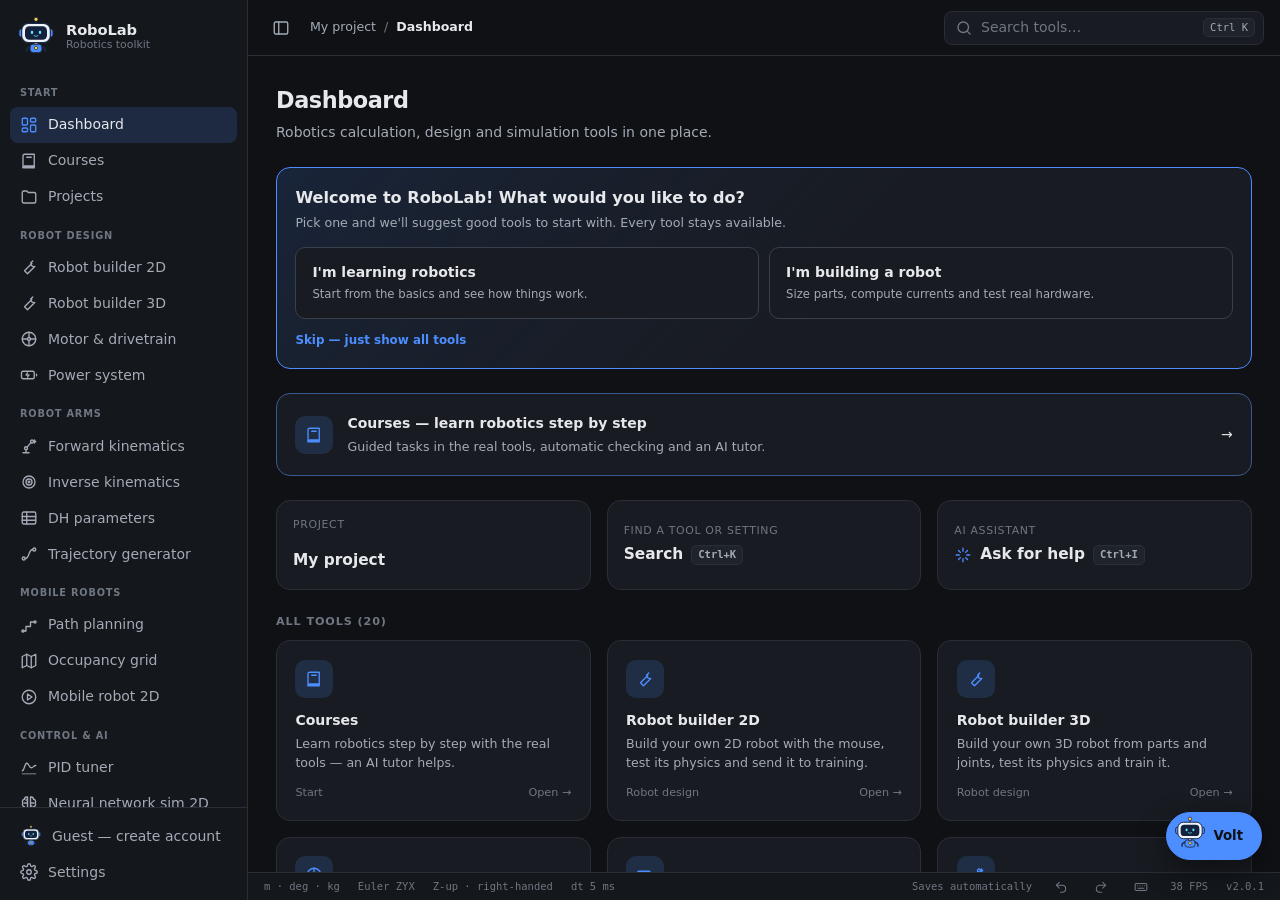
==== index.html @ c39274cf "Add files via upload" ====
<!doctype html>
<html lang="fi" data-theme="graphite">
<head>
<meta charset="utf-8">
<meta name="viewport" content="width=device-width, initial-scale=1">
<title>RoboLab</title>
<meta name="description" content="Robotiikan laskimet, simulaatiot, robottirakentajat, neuroverkkokoulutus ja kurssit.">
<meta name="theme-color" content="#0f1115">
<link rel="manifest" href="manifest.webmanifest">
<link rel="icon" type="image/png" href="icons/favicon-32.png">
<link rel="apple-touch-icon" href="icons/apple-touch-icon.png">
<link rel="stylesheet" href="styles.css">
<!-- 3D-kirjastot ladataan vasta tarvittaessa. Kaikki 3D-näkymät käyttävät samaa Three.js-versiota. -->
<script type="importmap">
{
  "imports": {
    "three": "https://cdn.jsdelivr.net/npm/three@0.184.0/build/three.module.js",
    "three/addons/": "https://cdn.jsdelivr.net/npm/three@0.184.0/examples/jsm/",
    "@dimforge/rapier3d-compat": "https://cdn.jsdelivr.net/npm/@dimforge/rapier3d-compat@0.19.3/rapier.mjs"
  }
}
</script>
</head>
<body>
<div class="app" id="app">

  <!-- Sivupalkki -->
  <aside class="sidebar" id="sidebar">
    <div class="brand">
      <div class="brand-mark">
        <svg viewBox="0 0 24 24"><rect x="5" y="7" width="14" height="11" rx="2"/><circle cx="9.5" cy="12.5" r="1.4"/><circle cx="14.5" cy="12.5" r="1.4"/><path d="M12 7V4M10 4h4M3 11v4M21 11v4"/></svg>
      </div>
      <div class="brand-text">
        <strong>RoboLab</strong>
        <span>Robotiikan työkalut</span>
      </div>
    </div>
    <nav class="nav" id="nav"></nav>
    <div class="sidebar-footer">
      <a href="#/settings" class="nav-item" data-route="settings">
        <svg class="ico" viewBox="0 0 24 24"><circle cx="12" cy="12" r="3"/><path d="M19.4 15a1.7 1.7 0 0 0 .3 1.8l.1.1a2 2 0 1 1-2.8 2.8l-.1-.1a1.7 1.7 0 0 0-1.8-.3 1.7 1.7 0 0 0-1 1.5V21a2 2 0 1 1-4 0v-.1a1.7 1.7 0 0 0-1.1-1.5 1.7 1.7 0 0 0-1.8.3l-.1.1a2 2 0 1 1-2.8-2.8l.1-.1a1.7 1.7 0 0 0 .3-1.8 1.7 1.7 0 0 0-1.5-1H3a2 2 0 1 1 0-4h.1a1.7 1.7 0 0 0 1.5-1.1 1.7 1.7 0 0 0-.3-1.8l-.1-.1a2 2 0 1 1 2.8-2.8l.1.1a1.7 1.7 0 0 0 1.8.3H9a1.7 1.7 0 0 0 1-1.5V3a2 2 0 1 1 4 0v.1a1.7 1.7 0 0 0 1 1.5 1.7 1.7 0 0 0 1.8-.3l.1-.1a2 2 0 1 1 2.8 2.8l-.1.1a1.7 1.7 0 0 0-.3 1.8V9a1.7 1.7 0 0 0 1.5 1H21a2 2 0 1 1 0 4h-.1a1.7 1.7 0 0 0-1.5 1z"/></svg>
        <span class="label">Asetukset</span>
      </a>
    </div>
  </aside>
  <div class="scrim" id="scrim"></div>

  <!-- Pääalue -->
  <div class="main">
    <header class="topbar">
      <button class="icon-btn" id="sidebar-toggle" title="Sivupalkki (Ctrl+B)" aria-label="Näytä tai piilota sivupalkki">
        <svg class="ico" viewBox="0 0 24 24"><rect x="3" y="4" width="18" height="16" rx="2"/><path d="M9 4v16"/></svg>
      </button>
      <div class="crumbs" id="crumbs"></div>
      <button class="search" id="palette-open">
        <svg class="ico" viewBox="0 0 24 24"><circle cx="11" cy="11" r="7"/><path d="m20 20-3.5-3.5"/></svg>
        <span>Hae työkaluja…</span>
        <kbd>Ctrl K</kbd>
      </button>
      <button class="btn install-btn" id="install-app" hidden>
        <svg class="ico" viewBox="0 0 24 24"><path d="M12 3v12M7 10l5 5 5-5M4 21h16"/></svg>
        <span>Asenna sovellus</span>
      </button>
    </header>

    <div class="work">
      <main class="content" id="content"></main>
      <!-- Kurssin oppitunti työkalun vieressä -->
      <aside class="lesson" id="lesson" hidden aria-label="Oppitunti"></aside>
    </div>

    <footer class="statusbar" id="statusbar"></footer>
  </div>
</div>

<!-- Komentopaletti -->
<div class="palette-backdrop" id="palette" hidden>
  <div class="palette" role="dialog" aria-label="Komentopaletti">
    <input id="palette-input" placeholder="Kirjoita työkalun tai komennon nimi…" autocomplete="off">
    <ul id="palette-list"></ul>
  </div>
</div>

<!-- Pikanäppäimet -->
<div class="palette-backdrop" id="shortcuts-dialog" hidden>
  <div class="palette dlg" role="dialog" aria-modal="true" aria-labelledby="sc-title">
    <div class="dlg-head"><h2 id="sc-title"></h2><button class="btn"></button></div>
    <div class="dlg-body"></div>
  </div>
</div>

<!-- Tekoälyavustaja -->
<button class="ai-fab" id="ai-fab" aria-haspopup="dialog"></button>
<aside class="ai-panel" id="ai-panel" hidden role="dialog" aria-labelledby="ai-title"></aside>

<div class="toasts" id="toasts"></div>

<script src="version.js"></script>
<script src="accounts.js"></script>
<script src="i18n.js"></script>
<script src="calc.js"></script>
<script src="kin.js"></script>
<script src="motion.js"></script>
<script src="plan.js"></script>
<script src="robot.js"></script>
<script src="app.js"></script>
<script src="robots.js"></script>
<script src="library.js"></script>
<script src="account-ui.js"></script>
<script src="plot.js"></script>
<script src="view3d.js"></script>
<script src="gridmap.js"></script>
<script src="three-view.js"></script>
<script src="arm-view.js"></script>
<script src="tools/traj.js"></script>
<script src="tools/path.js"></script>
<script src="tools/occmap.js"></script>
<script src="tools/mobile.js"></script>
<script src="tools/scene3d.js"></script>
<script src="tools/units.js"></script>
<script src="tools/rotation.js"></script>
<script src="tools/arm.js"></script>
<script src="tools/projects.js"></script>
<script src="tools/pid.js"></script>
<script src="tools/motor.js"></script>
<script src="tools/power.js"></script>
<script src="tools/serial.js"></script>
<script src="tools/vision.js"></script>
<!-- Robottien tekoäly (RoboSim): neuroverkko, koulutus ja 2D-fysiikka; 3D ja rakentaja ladataan moduuleina tarvittaessa -->
<script src="robosim/core/util.js"></script>
<script src="robosim/core/models.js"></script>
<script src="robosim/core/tasks.js"></script>
<script src="robosim/core/terrain.js"></script>
<script src="robosim/core/robot.js"></script>
<script src="robosim/core/brain.js"></script>
<script src="robosim/core/deploy.js"></script>
<script src="robosim/core/usb.js"></script>
<script src="robosim/core/trainer.js"></script>
<script src="robosim/core/sim.js"></script>
<script src="robosim/core/deco.js"></script>
<script src="robosim/core/render.js"></script>
<script src="tools/nn.js"></script>
<script src="tools/builder.js"></script>
<script src="courses.js"></script>
<script src="assistant.js"></script>
</body>
</html>
---- styles.css ----
/* ===== Teemat ===== */
:root, [data-theme="graphite"] {
  --bg: #0f1115; --bg-2: #14171c; --surface: #181b21; --surface-2: #1f232a; --hover: #252a32;
  --border: #2a2f37; --border-strong: #3a404a;
  --text: #e6e8eb; --text-2: #a4abb6; --text-3: #6f7782;
  --accent-default: #4c8dff; --ok: #3ecf8e; --warn: #f5b84a; --err: #f2555a;
  --grid: rgba(255,255,255,.04); --shadow: 0 10px 30px rgba(0,0,0,.45);
  color-scheme: dark;
}
[data-theme="light"] {
  --bg: #f4f5f7; --bg-2: #eceef1; --surface: #ffffff; --surface-2: #f7f8fa; --hover: #eef0f3;
  --border: #e1e4e8; --border-strong: #cdd2d9;
  --text: #16191d; --text-2: #4f5761; --text-3: #8a929c;
  --accent-default: #2563eb; --ok: #16a34a; --warn: #c27c0e; --err: #dc2626;
  --grid: rgba(0,0,0,.05); --shadow: 0 10px 30px rgba(20,25,35,.12);
  color-scheme: light;
}
[data-theme="midnight"] {
  --bg: #0a0f1e; --bg-2: #0e1427; --surface: #111a30; --surface-2: #17213b; --hover: #1d2947;
  --border: #22304f; --border-strong: #31426a;
  --text: #e3e9f7; --text-2: #9eabc9; --text-3: #66749a;
  --accent-default: #7c9cff; --ok: #4fd1a5; --warn: #ffc65c; --err: #ff6b81;
  --grid: rgba(124,156,255,.06); --shadow: 0 10px 30px rgba(0,0,0,.5);
  color-scheme: dark;
}
[data-theme="solarized"] {
  --bg: #002b36; --bg-2: #01313d; --surface: #073642; --surface-2: #0b3f4c; --hover: #104856;
  --border: #154d5b; --border-strong: #20606f;
  --text: #eee8d5; --text-2: #93a1a1; --text-3: #657b83;
  --accent-default: #2aa198; --ok: #859900; --warn: #b58900; --err: #dc322f;
  --grid: rgba(147,161,161,.07); --shadow: 0 10px 30px rgba(0,0,0,.4);
  color-scheme: dark;
}
[data-theme="terminal"] {
  --bg: #050805; --bg-2: #080d08; --surface: #0b120b; --surface-2: #101a10; --hover: #142214;
  --border: #1a2e1a; --border-strong: #26452a;
  --text: #c8f7c5; --text-2: #7fbf7c; --text-3: #4c7a4a;
  --accent-default: #39ff7a; --ok: #39ff7a; --warn: #e6ff4a; --err: #ff5f56;
  --grid: rgba(57,255,122,.06); --shadow: 0 10px 30px rgba(0,0,0,.6);
  color-scheme: dark;
}
[data-theme="sand"] {
  --bg: #f3efe7; --bg-2: #ebe5da; --surface: #fbf8f2; --surface-2: #f4efe6; --hover: #ece5d8;
  --border: #ddd4c4; --border-strong: #c9bea9;
  --text: #2b2620; --text-2: #635a4e; --text-3: #988d7d;
  --accent-default: #c2410c; --ok: #4d7c0f; --warn: #b45309; --err: #b91c1c;
  --grid: rgba(80,60,30,.06); --shadow: 0 10px 30px rgba(60,45,20,.12);
  color-scheme: light;
}
[data-theme="contrast"] {
  --bg: #000; --bg-2: #000; --surface: #000; --surface-2: #0d0d0d; --hover: #1a1a1a;
  --border: #fff; --border-strong: #fff;
  --text: #fff; --text-2: #fff; --text-3: #d0d0d0;
  --accent-default: #ffd400; --ok: #00ff66; --warn: #ffd400; --err: #ff4d4d;
  --grid: rgba(255,255,255,.12); --shadow: none;
  color-scheme: dark;
}

:root {
  --accent: var(--accent-user, var(--accent-default));
  --accent-soft: color-mix(in srgb, var(--accent) 16%, transparent);
  --radius: 10px; --radius-lg: 14px;
  --pad: 16px; --row: 36px;
  --sidebar-w: 248px;
  --mono: ui-monospace, "Cascadia Code", "JetBrains Mono", Consolas, monospace;
  --sans: "Inter", system-ui, -apple-system, "Segoe UI", Roboto, sans-serif;
  font-size: calc(14px * var(--scale, 1));
}
[data-density="compact"] { --pad: 12px; --row: 30px; }
[data-density="spacious"] { --pad: 22px; --row: 42px; }
[data-radius="sharp"] { --radius: 3px; --radius-lg: 4px; }
[data-radius="round"] { --radius: 14px; --radius-lg: 20px; }
[data-font="mono"] { --sans: var(--mono); }
[data-motion="reduced"] *, [data-motion="reduced"] *::before { transition: none !important; animation: none !important; }

/* ===== Perusta ===== */
* { box-sizing: border-box; }
[hidden] { display: none !important; } /* hidden-attribuutti voittaa luokkien display-arvot */
html, body { height: 100%; }
body {
  margin: 0; background: var(--bg); color: var(--text);
  font-family: var(--sans); font-size: 1rem; line-height: 1.5;
  -webkit-font-smoothing: antialiased;
}
a { color: inherit; text-decoration: none; }
button, input, select { font: inherit; color: inherit; }
kbd {
  font-family: var(--mono); font-size: .75rem; padding: 1px 6px; border-radius: 5px;
  background: var(--surface-2); border: 1px solid var(--border); color: var(--text-2);
}
.ico { width: 18px; height: 18px; fill: none; stroke: currentColor; stroke-width: 1.8; stroke-linecap: round; stroke-linejoin: round; flex: none; }
:focus-visible { outline: 2px solid var(--accent); outline-offset: 2px; }

/* ===== Asettelu ===== */
.app { display: flex; height: 100vh; overflow: hidden; }
.sidebar {
  width: var(--sidebar-w); flex: none; display: flex; flex-direction: column;
  background: var(--bg-2); border-right: 1px solid var(--border);
  transition: width .2s ease, transform .2s ease;
}
.main { flex: 1; min-width: 0; display: flex; flex-direction: column; }
.content { flex: 1; overflow: auto; padding: calc(var(--pad) * 1.75); }

.app.collapsed .sidebar { width: 64px; }
.app.collapsed .brand-text, .app.collapsed .nav-group-title,
.app.collapsed .nav-item .label, .app.collapsed .nav-item .badge { display: none; }
.app.collapsed .nav-item { justify-content: center; padding: 0; }
.app.collapsed .brand { justify-content: center; padding-inline: 0; }

/* Brändi */
.brand { display: flex; align-items: center; gap: 10px; padding: 16px 16px 12px; }
.brand-mark {
  width: 34px; height: 34px; border-radius: 9px; display: grid; place-items: center; flex: none;
  background: var(--accent); color: var(--bg);
}
.brand-mark svg:not(.robot) { width: 22px; height: 22px; fill: none; stroke: currentColor; stroke-width: 1.8; stroke-linecap: round; }
.brand-mark svg:not(.robot) circle { fill: currentColor; stroke: none; }
.brand-mark.volt { background: none; width: 40px; height: 40px; }
.brand-text { display: flex; flex-direction: column; line-height: 1.2; }
.brand-text strong { font-size: 1.05rem; letter-spacing: -.01em; }
.brand-text span { font-size: .78rem; color: var(--text-3); }

/* Navigaatio */
.nav { flex: 1; overflow: auto; padding: 4px 10px; }
.nav-group-title {
  font-size: .7rem; text-transform: uppercase; letter-spacing: .08em; color: var(--text-3);
  padding: 14px 10px 6px; font-weight: 600;
}
.nav-item {
  display: flex; align-items: center; gap: 10px; height: var(--row); padding: 0 10px;
  border-radius: 8px; color: var(--text-2); cursor: pointer; position: relative;
}
.nav-item:hover { background: var(--hover); color: var(--text); }
.nav-item.active { background: var(--accent-soft); color: var(--text); }
.nav-item.active .ico { color: var(--accent); }
.nav-item .label { flex: 1; white-space: nowrap; overflow: hidden; text-overflow: ellipsis; }
.badge {
  font-size: .66rem; padding: 1px 6px; border-radius: 99px; font-weight: 600;
  background: var(--surface-2); color: var(--text-3); border: 1px solid var(--border);
}
.badge.ok { color: var(--ok); border-color: color-mix(in srgb, var(--ok) 40%, transparent); background: color-mix(in srgb, var(--ok) 10%, transparent); }
.sidebar-footer { padding: 10px; border-top: 1px solid var(--border); }

/* Yläpalkki */
.topbar {
  height: 56px; flex: none; display: flex; align-items: center; gap: 12px; padding: 0 16px;
  border-bottom: 1px solid var(--border); background: var(--bg);
}
.icon-btn {
  width: 34px; height: 34px; display: grid; place-items: center; border-radius: 8px;
  background: transparent; border: 1px solid transparent; color: var(--text-2); cursor: pointer;
}
.icon-btn:hover { background: var(--hover); color: var(--text); }
.crumbs { display: flex; align-items: center; gap: 8px; color: var(--text-3); font-size: .9rem; white-space: nowrap; overflow: hidden; }
.crumbs b { color: var(--text); font-weight: 600; }
/* Mallivalitsin: kokoontaitettavat osiot (Hahmot / Perusmallit / Omat robotit) */
.mpick { position: relative; min-width: 0; }
.mpick-btn {
  width: 100%; display: flex; align-items: center; gap: 8px; min-height: 36px; padding: 4px 10px; font: inherit; text-align: left; cursor: pointer;
  color: var(--text); background: var(--surface-2); border: 1px solid var(--border-strong); border-radius: var(--radius);
}
.mpick-btn:hover { border-color: var(--accent); }
.mpick-label { flex: 1; min-width: 0; overflow: hidden; text-overflow: ellipsis; white-space: nowrap; }
.mpick-chev { color: var(--text-3); font-size: .8rem; }
.mpick-av { flex: none; display: grid; place-items: center; width: 26px; height: 26px; }
.mpick-pop {
  position: absolute; z-index: 40; left: 0; right: 0; top: calc(100% + 4px); min-width: 260px; max-height: 420px; overflow: auto; padding: 6px;
  background: var(--surface); border: 1px solid var(--border-strong); border-radius: var(--radius-lg); box-shadow: var(--shadow);
}
.mpick-sec + .mpick-sec { border-top: 1px solid var(--border); margin-top: 4px; padding-top: 4px; }
.mpick-sec summary { display: flex; align-items: center; gap: 6px; padding: 6px 8px; cursor: pointer; font-size: .74rem; font-weight: 700; text-transform: uppercase; letter-spacing: .05em; color: var(--text-2); border-radius: 6px; list-style: none; }
.mpick-sec summary::-webkit-details-marker { display: none; }
.mpick-sec summary::before { content: "▸"; font-size: .8rem; transition: transform .15s; }
.mpick-sec[open] summary::before { transform: rotate(90deg); }
.mpick-sec summary span { flex: 1; }
.mpick-sec summary small { font-weight: 600; color: var(--text-3); background: var(--surface-2); border-radius: 99px; padding: 0 7px; }
.mpick-sec summary:hover { background: var(--hover); }
.mpick-sec.own summary { color: var(--accent); }
.mpick-row { display: flex; align-items: center; gap: 2px; border-radius: 8px; }
.mpick-row.on { background: var(--accent-soft); }
.mpick-item { flex: 1; min-width: 0; display: flex; align-items: center; gap: 8px; padding: 6px 8px; font: inherit; text-align: left; cursor: pointer; color: var(--text); background: none; border: 0; border-radius: 8px; }
.mpick-item:hover { background: var(--hover); }
.mpick-item b { display: block; font-weight: 600; font-size: .88rem; }
.mpick-item small { display: block; color: var(--text-3); font-size: .74rem; overflow: hidden; text-overflow: ellipsis; white-space: nowrap; max-width: 300px; }
.mpick-mini { flex: none; width: 28px; height: 28px; border: 0; background: none; color: var(--text-3); cursor: pointer; border-radius: 6px; }
.mpick-mini:hover { background: var(--hover); color: var(--text); }
.mpick-empty { margin: 4px 8px 6px; font-size: .8rem; color: var(--text-3); }
.mpick-action { margin: 4px 8px 6px; font: inherit; font-size: .84rem; font-weight: 600; color: var(--accent); background: none; border: 1px dashed var(--border-strong); border-radius: 8px; padding: 6px 10px; cursor: pointer; }
.mpick-action:hover { border-color: var(--accent); }
.rsb-bar .mpick { width: 260px; }
.field-ctl .mpick { flex: 1; }
.view-tools .mpick { width: 230px; font-size: .86rem; text-transform: none; letter-spacing: 0; }
.view-tools .mpick-btn { min-height: 28px; padding: 2px 8px; }
.view-tools .mpick-pop { left: auto; right: 0; }

.update-bar {
  position: fixed; left: 50%; bottom: 20px; transform: translateX(-50%); z-index: 60;
  display: flex; align-items: center; gap: 10px; width: min(560px, calc(100vw - 32px)); padding: 12px 14px;
  background: var(--surface); border: 1px solid var(--accent); border-radius: var(--radius-lg); box-shadow: var(--shadow);
}
.update-bar > div { flex: 1; min-width: 0; display: flex; flex-direction: column; gap: 2px; font-size: .86rem; }
.update-bar span { color: var(--text-2); font-size: .8rem; overflow: hidden; text-overflow: ellipsis; white-space: nowrap; }
.update-bar .btn { flex: none; }
.wn-list { max-height: 60vh; overflow: auto; }
.wn-list section + section { border-top: 1px solid var(--border); margin-top: 10px; padding-top: 10px; }
.wn-list h3 { margin: 0 0 6px; font-size: .92rem; }
.wn-list h3 small { color: var(--text-3); font-weight: 400; margin-left: 6px; }
.wn-list ul { margin: 0; padding-left: 18px; color: var(--text-2); font-size: .86rem; line-height: 1.55; }
.install-btn { flex: none; height: 34px; }
.install-btn[hidden] { display: none; }
@media (display-mode: standalone) { .install-btn { display: none; } }
@media (max-width: 640px) { .install-btn span { display: none; } }
.search {
  margin-left: auto; display: flex; align-items: center; gap: 8px; height: 34px; padding: 0 8px 0 10px;
  width: min(320px, 34vw); border-radius: 8px; cursor: pointer; color: var(--text-3);
  background: var(--surface); border: 1px solid var(--border);
}
.search span { flex: 1; text-align: left; white-space: nowrap; overflow: hidden; text-overflow: ellipsis; }
.search:hover { border-color: var(--border-strong); }
.topbar-right { display: flex; align-items: center; gap: 8px; }
.pill {
  display: inline-flex; align-items: center; gap: 7px; height: 28px; padding: 0 10px; border-radius: 99px;
  font-size: .8rem; color: var(--text-2); background: var(--surface); border: 1px solid var(--border); white-space: nowrap;
}
.dot { width: 7px; height: 7px; border-radius: 50%; background: var(--text-3); display: inline-block; }
.dot.on { background: var(--ok); box-shadow: 0 0 0 3px color-mix(in srgb, var(--ok) 25%, transparent); }

/* Tilarivi */
.statusbar {
  height: 28px; flex: none; display: flex; align-items: center; gap: 18px; padding: 0 16px;
  font-size: .75rem; color: var(--text-3); border-top: 1px solid var(--border); background: var(--bg-2);
  font-family: var(--mono); white-space: nowrap; overflow: hidden;
}
.statusbar .spacer { flex: 1; }

/* ===== Sisältö ===== */
.page-head { display: flex; align-items: flex-end; gap: 16px; margin-bottom: calc(var(--pad) * 1.5); flex-wrap: wrap; }
.page-head h1 { margin: 0; font-size: 1.6rem; letter-spacing: -.02em; }
.page-head p { margin: 4px 0 0; color: var(--text-2); max-width: 70ch; }
.page-head .actions { margin-left: auto; display: flex; gap: 8px; }

.grid { display: grid; gap: var(--pad); grid-template-columns: repeat(auto-fill, minmax(260px, 1fr)); }
.card {
  background: var(--surface); border: 1px solid var(--border); border-radius: var(--radius-lg);
  padding: calc(var(--pad) * 1.15);
}
.card h3 { margin: 0 0 4px; font-size: 1rem; }
.card p { margin: 0; color: var(--text-2); font-size: .9rem; }
a.card { display: flex; flex-direction: column; gap: 12px; transition: border-color .15s, transform .15s; }
a.card:hover { border-color: var(--accent); transform: translateY(-1px); }
.card-icon {
  width: 38px; height: 38px; border-radius: 10px; display: grid; place-items: center;
  background: var(--accent-soft); color: var(--accent);
}
.card-foot { margin-top: auto; display: flex; align-items: center; justify-content: space-between; font-size: .8rem; color: var(--text-3); }

.stats { display: grid; gap: var(--pad); grid-template-columns: repeat(auto-fit, minmax(170px, 1fr)); margin-bottom: calc(var(--pad) * 1.5); }
.stat { padding: var(--pad); }
.stat .k { font-size: .78rem; color: var(--text-3); text-transform: uppercase; letter-spacing: .06em; }
.stat .v { font-size: 1.5rem; font-weight: 650; margin-top: 4px; font-family: var(--mono); }
.section-title { font-size: .8rem; text-transform: uppercase; letter-spacing: .08em; color: var(--text-3); margin: 0 0 10px; font-weight: 600; }

.btn {
  display: inline-flex; align-items: center; gap: 8px; height: 34px; padding: 0 14px; border-radius: 8px;
  font-weight: 550; cursor: pointer; border: 1px solid var(--border); background: var(--surface); color: var(--text);
}
.btn:hover { background: var(--hover); }
.btn.primary { background: var(--accent); border-color: var(--accent); color: var(--bg); }
.btn.primary:hover { filter: brightness(1.08); }
.btn.danger { color: var(--err); }

/* Työkalun paikkasivu */
.workspace {
  display: grid; grid-template-columns: 1fr 300px; gap: var(--pad); min-height: 460px;
}
.viewport {
  border: 1px solid var(--border); border-radius: var(--radius-lg); position: relative; overflow: hidden;
  background-color: var(--surface);
  background-image:
    linear-gradient(var(--grid) 1px, transparent 1px),
    linear-gradient(90deg, var(--grid) 1px, transparent 1px);
  background-size: var(--grid-px, 24px) var(--grid-px, 24px);
  display: grid; place-items: center; text-align: center; padding: 24px;
}
.viewport .empty h3 { margin: 12px 0 4px; }
.viewport .empty p { color: var(--text-2); margin: 0; }
.viewport .axes { position: absolute; left: 16px; bottom: 16px; font-family: var(--mono); font-size: .72rem; }
.viewport .axes svg { width: 56px; height: 56px; }
.panel h4 { margin: 0 0 10px; font-size: .85rem; }
.panel ul { margin: 0; padding-left: 18px; color: var(--text-2); font-size: .9rem; }
.panel li { margin: 4px 0; }

/* ===== Asetukset ===== */
.adv-toggle {
  margin-left: auto; display: flex; align-items: center; gap: 12px; cursor: pointer;
  padding: 8px 12px; border-radius: var(--radius); background: var(--surface); border: 1px solid var(--border);
}
.adv-toggle > span:first-child { display: flex; flex-direction: column; line-height: 1.3; }
.adv-toggle small { color: var(--text-3); font-size: .78rem; }
.settings { display: grid; grid-template-columns: 200px 1fr; gap: calc(var(--pad) * 2); align-items: start; }
.settings-nav { position: sticky; top: 0; display: flex; flex-direction: column; gap: 2px; }
.settings-nav a { padding: 7px 10px; border-radius: 8px; color: var(--text-2); font-size: .92rem; }
.settings-nav a:hover { background: var(--hover); color: var(--text); }
.settings-nav a.active { color: var(--text); background: var(--accent-soft); }
.settings-body { display: flex; flex-direction: column; gap: calc(var(--pad) * 1.5); min-width: 0; max-width: 860px; }
.set-section { scroll-margin-top: 12px; }
.set-section > h2 { font-size: 1.05rem; margin: 0 0 2px; }
.set-section > p { color: var(--text-2); margin: 0 0 12px; font-size: .9rem; }
.set-list { padding: 0; overflow: hidden; }
.set-row {
  display: flex; align-items: center; gap: 16px; padding: calc(var(--pad) * .85) calc(var(--pad) * 1.1);
  border-top: 1px solid var(--border);
}
.set-row:first-child { border-top: 0; }
.set-row .txt { flex: 1; min-width: 0; }
.set-row .txt b { display: block; font-weight: 550; }
.set-row .txt span { color: var(--text-3); font-size: .85rem; }
.set-row .ctl { flex: none; display: flex; align-items: center; gap: 10px; }

select, input[type="number"], input[type="text"] {
  height: 32px; padding: 0 10px; border-radius: 8px; min-width: 150px;
  background: var(--surface-2); border: 1px solid var(--border); color: var(--text);
}
input[type="number"] { min-width: 0; width: 110px; font-family: var(--mono); }
input[type="range"] { width: 160px; accent-color: var(--accent); }
.range-val { font-family: var(--mono); font-size: .85rem; color: var(--text-2); min-width: 54px; text-align: right; }

.switch { position: relative; width: 40px; height: 22px; flex: none; }
.switch input { position: absolute; opacity: 0; inset: 0; margin: 0; cursor: pointer; z-index: 1; }
.switch span {
  position: absolute; inset: 0; border-radius: 99px; background: var(--border-strong); transition: background .15s;
}
.switch span::after {
  content: ""; position: absolute; top: 3px; left: 3px; width: 16px; height: 16px; border-radius: 50%;
  background: #fff; transition: transform .15s;
}
.switch input:checked + span { background: var(--accent); }
.switch input:checked + span::after { transform: translateX(18px); }
.switch input:focus-visible + span { outline: 2px solid var(--accent); outline-offset: 2px; }

.swatches { display: flex; gap: 8px; flex-wrap: wrap; }
.swatch {
  width: 26px; height: 26px; border-radius: 50%; border: 2px solid var(--surface); cursor: pointer;
  box-shadow: 0 0 0 1px var(--border-strong);
}
.swatch.active { box-shadow: 0 0 0 2px var(--text); }
.swatch.auto { background: conic-gradient(#4c8dff, #3ecf8e, #f5b84a, #f2555a, #a78bfa, #4c8dff); }

/* Teemakortit */
.themes { display: grid; gap: 12px; grid-template-columns: repeat(auto-fill, minmax(150px, 1fr)); padding: var(--pad); }
.theme-card {
  border: 1px solid var(--border); border-radius: var(--radius); padding: 0; overflow: hidden; cursor: pointer;
  background: var(--surface-2); text-align: left;
}
.theme-card.active { border-color: var(--accent); box-shadow: 0 0 0 1px var(--accent); }
.theme-card .preview { height: 70px; display: flex; }
.theme-card .preview .s { width: 28%; }
.theme-card .preview .m { flex: 1; padding: 10px; display: flex; flex-direction: column; gap: 6px; }
.theme-card .preview i { display: block; height: 6px; border-radius: 3px; }
.theme-card .name { padding: 8px 10px; font-size: .85rem; font-weight: 550; display: flex; justify-content: space-between; }

.shortcuts { width: 100%; border-collapse: collapse; }
.shortcuts td { padding: 10px calc(var(--pad) * 1.1); border-top: 1px solid var(--border); }
.shortcuts tr:first-child td { border-top: 0; }
.shortcuts td:last-child { text-align: right; }

/* ===== Työkalut ===== */
.nav-item.planned { opacity: .55; }
.nav-item.planned:hover, .nav-item.planned.active { opacity: 1; }
.crumb-proj { color: var(--text-2); }
.crumb-proj:hover { color: var(--accent); }
a.stat:hover { border-color: var(--accent); }
.stat .v.small { font-size: 1.1rem; font-family: var(--sans); white-space: nowrap; overflow: hidden; text-overflow: ellipsis; }

.planned-list { display: flex; flex-wrap: wrap; gap: 8px; }
.planned-list a {
  display: inline-flex; align-items: center; gap: 8px; padding: 7px 12px; border-radius: 99px;
  border: 1px solid var(--border); color: var(--text-2); font-size: .88rem; background: var(--surface);
}
.planned-list a:hover { border-color: var(--border-strong); color: var(--text); }
.planned-list small { color: var(--text-3); }

.tool { display: grid; grid-template-columns: minmax(280px, 340px) 1fr; gap: var(--pad); align-items: start; }
.tool > .col { display: flex; flex-direction: column; gap: var(--pad); min-width: 0; }
.card > h3.card-title { display: flex; align-items: center; justify-content: space-between; flex-wrap: wrap; gap: 8px; margin: 0 0 12px; font-size: .95rem; }
.view-tools { flex-wrap: wrap; }
.seg.small { padding: 2px; gap: 2px; border-radius: 7px; }
.seg.small button { height: 24px; padding: 0 9px; font-size: .78rem; flex: none; }
.mini-toggle { display: inline-flex; align-items: center; gap: 5px; font-size: .78rem; font-weight: 500; color: var(--text-2); cursor: pointer; margin-right: 4px; }
.mini-toggle input { accent-color: var(--accent); margin: 0; }
.dpad { display: grid; grid-template-columns: repeat(3, 52px); grid-template-rows: repeat(2, 44px); gap: 6px; justify-content: center; margin-top: 12px; }
.dpad button {
  border-radius: 10px; border: 1px solid var(--border); background: var(--surface-2); color: var(--text);
  font-size: 1.1rem; cursor: pointer; touch-action: none; user-select: none; -webkit-user-select: none;
}
.dpad button:active, .dpad button.on { background: var(--accent-soft); border-color: var(--accent); }
.dpad .up { grid-column: 2; }
.dpad .left { grid-column: 1; grid-row: 2; }
.dpad .down { grid-column: 2; grid-row: 2; }
.dpad .right { grid-column: 3; grid-row: 2; }
.fields { display: flex; flex-direction: column; gap: 12px; }
.field { display: flex; flex-direction: column; gap: 5px; }
.field > label { font-size: .88rem; font-weight: 550; }
.field > label small { display: block; font-weight: 400; color: var(--text-3); font-size: .78rem; }
.field-ctl { display: flex; align-items: center; gap: 10px; }
.field.inline { flex-direction: row; align-items: center; justify-content: space-between; }
.field.slider input[type="range"] { flex: 1; width: auto; min-width: 0; }
.num { display: flex; align-items: center; flex: 1; min-width: 0; }
.field.slider .num { flex: none; }
.num input { flex: 1; width: 100%; min-width: 70px; }
.field.slider .num input { width: 84px; flex: none; }
.num i { font-style: normal; color: var(--text-3); font-size: .82rem; margin-left: 8px; white-space: nowrap; }
.field select { width: 100%; min-width: 0; }
input.invalid { border-color: var(--err) !important; box-shadow: 0 0 0 2px color-mix(in srgb, var(--err) 25%, transparent); }
.link-btn { background: none; border: 0; padding: 0; color: var(--accent); cursor: pointer; font-size: .85rem; font-weight: 550; }
.link-btn:hover { text-decoration: underline; }
.subhead { font-size: .72rem; text-transform: uppercase; letter-spacing: .08em; color: var(--text-3); font-weight: 600; margin: 6px 0 -4px; }

.results { display: grid; gap: 10px; grid-template-columns: repeat(auto-fill, minmax(160px, 1fr)); }
.result { padding: 12px 14px; border-radius: var(--radius); background: var(--surface-2); border: 1px solid var(--border); min-width: 0; }
.result .k { font-size: .76rem; color: var(--text-3); }
.result .v { font-size: 1.3rem; font-weight: 650; font-family: var(--mono); margin-top: 2px; overflow-wrap: anywhere; }
.result .v i { font-style: normal; font-size: .8rem; color: var(--text-3); margin-left: 5px; font-family: var(--sans); font-weight: 500; }
.result .s { font-size: .76rem; color: var(--text-3); margin-top: 2px; }
.result.warn { border-color: color-mix(in srgb, var(--warn) 50%, transparent); }
.result.err { border-color: color-mix(in srgb, var(--err) 60%, transparent); }
.result.warn .v { color: var(--warn); }
.result.err .v { color: var(--err); }

.alerts { display: flex; flex-direction: column; gap: 8px; }
.alert {
  display: flex; gap: 10px; align-items: flex-start; padding: 10px 12px; border-radius: var(--radius);
  font-size: .88rem; border: 1px solid var(--border); background: var(--surface-2);
}
.alert b {
  width: 18px; height: 18px; flex: none; border-radius: 50%; display: grid; place-items: center;
  font-size: .72rem; color: var(--bg); background: var(--text-3); margin-top: 1px;
}
.alert.err { border-color: color-mix(in srgb, var(--err) 50%, transparent); background: color-mix(in srgb, var(--err) 8%, var(--surface)); }
.alert.err b { background: var(--err); }
.alert.warn { border-color: color-mix(in srgb, var(--warn) 50%, transparent); background: color-mix(in srgb, var(--warn) 8%, var(--surface)); }
.alert.warn b { background: var(--warn); }
.alert.ok b { background: var(--ok); }
.alert.info b { background: var(--accent); }
.note { font-size: .8rem; color: var(--text-3); margin: 0; }

.plot { width: 100%; height: 280px; display: block; }
.plot.small { height: 150px; }

/* Kuormataulukko */
.loads { width: 100%; border-collapse: collapse; font-size: .88rem; }
.loads th { text-align: left; font-weight: 550; color: var(--text-3); font-size: .76rem; padding: 0 6px 6px; white-space: nowrap; }
.loads td { padding: 4px 3px; }
.loads input, .loads select { height: 30px; width: 100%; min-width: 0; padding: 0 8px; }
.loads input[type="number"] { width: 100%; }
.loads td.x { width: 30px; }
.del { background: none; border: 0; color: var(--text-3); cursor: pointer; font-size: 1rem; padding: 4px 8px; }
.del:hover { color: var(--err); }
.table-wrap { overflow-x: auto; }
.row-actions { display: flex; gap: 8px; flex-wrap: wrap; margin-top: 10px; }

/* Projektit */
.proj-list { display: flex; flex-direction: column; gap: 10px; }
.proj {
  display: flex; align-items: center; gap: 14px; padding: 14px 16px; cursor: pointer;
}
.proj.active { border-color: var(--accent); box-shadow: 0 0 0 1px var(--accent); }
.proj .meta { flex: 1; min-width: 0; }
.proj .meta b { display: block; }
.proj .meta span { color: var(--text-3); font-size: .82rem; }
.proj .acts { display: flex; gap: 4px; }
.proj .acts button {
  background: none; border: 1px solid transparent; border-radius: 6px; color: var(--text-2); cursor: pointer;
  padding: 4px 8px; font-size: .82rem;
}
.proj .acts button:hover { background: var(--hover); color: var(--text); }
.proj .acts button.danger:hover { color: var(--err); }
textarea {
  width: 100%; min-height: 90px; resize: vertical; padding: 10px; border-radius: 8px; font: inherit;
  background: var(--surface-2); border: 1px solid var(--border); color: var(--text);
}

/* Sarjaportti */
.terminal {
  height: 260px; overflow: auto; margin: 0; padding: 10px 12px; border-radius: var(--radius);
  background: var(--bg); border: 1px solid var(--border); font: .8rem/1.5 var(--mono); color: var(--text-2);
  white-space: pre-wrap; word-break: break-all;
}
.terminal .tx { color: var(--accent); }
.terminal .sys { color: var(--text-3); font-style: italic; }
.send-row { display: flex; gap: 8px; margin-top: 10px; }
.send-row input { flex: 1; min-width: 0; }
.conn-row { display: flex; gap: 8px; align-items: center; flex-wrap: wrap; }
.conn-row select { min-width: 120px; }

/* 3D-näkymä ja kinematiikka */
.view3 {
  width: 100%; height: 420px; display: block; touch-action: none; border-radius: var(--radius);
  background: var(--bg-2); border: 1px solid var(--border);
}
.view-tools { display: flex; gap: 6px; align-items: center; }
.view-tools button {
  height: 26px; padding: 0 9px; border-radius: 6px; font-size: .78rem; cursor: pointer;
  background: var(--surface-2); border: 1px solid var(--border); color: var(--text-2);
}
.view-tools button:hover { color: var(--text); border-color: var(--border-strong); }
.tri { display: grid; grid-template-columns: repeat(3, 1fr); gap: 8px; }
.quad { display: grid; grid-template-columns: repeat(2, 1fr); gap: 8px; }
.tri .field > label, .quad .field > label { font-size: .78rem; color: var(--text-2); }
.tri input, .quad input { min-width: 0 !important; font-family: var(--mono); }
.matrix { display: grid; grid-template-columns: repeat(3, 1fr); gap: 6px; }
.matrix input { min-width: 0; width: 100%; font-family: var(--mono); text-align: right; }
.mats { display: grid; gap: 10px; grid-template-columns: repeat(auto-fill, minmax(210px, 1fr)); }
.mat4 { font: .74rem/1.5 var(--mono); background: var(--surface-2); border: 1px solid var(--border); border-radius: 8px; padding: 8px 10px; }
.mat4 b { display: block; font-family: var(--sans); font-size: .76rem; color: var(--text-3); font-weight: 550; margin-bottom: 4px; }
.mat4 table { border-collapse: collapse; width: 100%; }
.mat4 td { text-align: right; padding: 0 4px; white-space: nowrap; }
.joint-list { display: flex; flex-direction: column; gap: 12px; }
.dh-table { width: 100%; border-collapse: collapse; font-size: .88rem; }
.dh-table th { text-align: left; font-weight: 550; color: var(--text-3); font-size: .76rem; padding: 0 4px 6px; white-space: nowrap; }
.dh-table td { padding: 3px; }
.dh-table input, .dh-table select { height: 30px; width: 100%; min-width: 64px; padding: 0 8px; font-family: var(--mono); }
.dh-table td.n { color: var(--text-3); font-family: var(--mono); width: 28px; }
.dh-table tr.sel td:first-child input { border-color: var(--accent); }
.dh-table tr.tool-row td { border-top: 1px dashed var(--border); padding-top: 8px; }

/* Ruudukkonäkymä (reittisuunnittelu, varauskartta) */
.gridview {
  width: 100%; display: block; touch-action: none; cursor: crosshair; max-height: 70vh;
  border-radius: var(--radius); background: var(--bg-2); border: 1px solid var(--border);
}
.gridview:focus-visible { outline: 2px solid var(--accent); outline-offset: 2px; }
.seg { display: flex; padding: 3px; gap: 3px; border-radius: 9px; background: var(--surface-2); border: 1px solid var(--border); }
.seg button {
  flex: 1; height: 30px; border: 0; border-radius: 6px; background: none; color: var(--text-2); cursor: pointer; font-weight: 550;
}
.seg button:hover { color: var(--text); }
.seg button.on { background: var(--surface); color: var(--text); box-shadow: 0 1px 3px rgba(0, 0, 0, .25); }
.legend { display: flex; align-items: center; gap: 6px; font-size: .76rem; font-weight: 400; color: var(--text-3); flex-wrap: wrap; }
.legend i { width: 10px; height: 10px; border-radius: 3px; display: inline-block; margin-left: 6px; }

/* Asettelu mukautuu sisältöalueen leveyteen (ei ikkunan): oppituntipaneeli ja sivupalkki kaventavat aluetta */
.content { container: content / inline-size; }
@container content (max-width: 860px) {
  .tool { grid-template-columns: 1fr !important; }
  /* Visuaalisissa työkaluissa näkymä ensin, säätimet sen alla */
  .tool.viz-first > .col:last-child { order: -1; }
}
@container content (max-width: 1150px) {
  .workspace { grid-template-columns: 1fr; }
}
@media (max-width: 860px) {
  .view3 { height: 320px; }
}

/* ===== Tilarivin napit ja dialogit ===== */
.sb-btn {
  display: grid; place-items: center; width: 22px; height: 22px; border: 0; border-radius: 5px;
  background: none; color: var(--text-3); cursor: pointer; padding: 0;
}
.sb-btn:hover { background: var(--hover); color: var(--text); }
.sb-btn .ico { width: 14px; height: 14px; }
.stat-btn { text-align: left; cursor: pointer; color: inherit; font: inherit; }
.stat-btn:hover { border-color: var(--accent); }
.stat-btn .v { display: flex; align-items: center; gap: 8px; }
.stat-btn .ico { color: var(--accent); }
.dlg { padding: 0; }
.dlg-head { display: flex; align-items: center; justify-content: space-between; padding: 14px 18px; border-bottom: 1px solid var(--border); }
.dlg-head h2 { margin: 0; font-size: 1.05rem; }
.dlg-body { max-height: 65vh; overflow: auto; }

/* ===== Otsikkorivin valikot, suosikit, selitteet ===== */
.page-head h1 { display: flex; align-items: center; gap: 6px; }
.fav { background: none; border: 0; cursor: pointer; font-size: 1.1rem; color: var(--text-3); padding: 2px 4px; border-radius: 6px; line-height: 1; }
.fav:hover { color: var(--warn); background: var(--hover); }
.fav.on { color: var(--warn); }
.fav-mini { color: var(--warn); }
.page-head .actions { flex-wrap: wrap; align-items: center; }
.menu-wrap { position: relative; }
.menu {
  position: absolute; top: calc(100% + 6px); left: 0; z-index: 30; min-width: 240px; max-width: min(340px, 90vw);
  background: var(--surface); border: 1px solid var(--border-strong); border-radius: var(--radius); box-shadow: var(--shadow);
  padding: 6px; display: flex; flex-direction: column; gap: 2px;
}
.menu.right { left: auto; right: 0; }
.menu[hidden] { display: none; }
.settings-pop { width: min(360px, 92vw); max-width: none; padding: 8px 4px 6px; }
.qs-list { display: flex; flex-direction: column; max-height: 60vh; overflow: auto; padding: 0 8px; }
.qs-row { display: flex; align-items: center; justify-content: space-between; gap: 10px; padding: 7px 0; border-top: 1px solid var(--border); }
.qs-row:first-child { border-top: 0; }
.qs-row label { font-size: .85rem; color: var(--text-2); }
.qs-ctl { display: flex; align-items: center; gap: 6px; flex: none; }
.qs-ctl select { min-width: 0; max-width: 190px; height: 30px; }
.qs-ctl input[type="range"] { width: 110px; }
.qs-foot { display: flex; align-items: center; justify-content: space-between; gap: 8px; padding: 8px 10px 2px; border-top: 1px solid var(--border); margin-top: 4px; }
.menu-title { font-size: .72rem; text-transform: uppercase; letter-spacing: .08em; color: var(--text-3); padding: 6px 10px 4px; font-weight: 600; }
.menu button {
  text-align: left; background: none; border: 0; border-radius: 7px; padding: 8px 10px; cursor: pointer; color: var(--text); font: inherit;
}
.menu button:hover, .menu button:focus-visible { background: var(--hover); outline: none; }
.menu button b { display: block; font-weight: 550; font-size: .9rem; }
.menu button small { display: block; color: var(--text-3); font-size: .78rem; }
.info-btn {
  width: 18px; height: 18px; margin-left: 6px; border-radius: 50%; border: 1px solid var(--border-strong); vertical-align: 1px;
  background: var(--surface-2); color: var(--text-2); font-size: .7rem; font-weight: 700; line-height: 1; cursor: pointer; padding: 0;
}
.info-btn:hover, .info-btn[aria-expanded="true"] { border-color: var(--accent); color: var(--accent); }
.info-pop {
  font-size: .82rem; color: var(--text-2); background: var(--accent-soft); border-left: 3px solid var(--accent);
  padding: 8px 10px; border-radius: 6px; line-height: 1.5;
}
.field.inline { flex-wrap: wrap; }
.field.inline .info-pop { flex-basis: 100%; order: 3; }

/* Seuraava askel */
.next-steps { margin-top: calc(var(--pad) * 2); }
.next-list { display: grid; gap: var(--pad); grid-template-columns: repeat(auto-fill, minmax(240px, 1fr)); }
.next-card {
  display: flex; align-items: center; gap: 12px; text-align: left; padding: 12px 14px; cursor: pointer; font: inherit; color: var(--text);
  background: var(--surface); border: 1px solid var(--border); border-radius: var(--radius-lg);
}
.next-card:hover { border-color: var(--accent); }
.next-card > .ico { color: var(--accent); }
.next-card span:nth-child(2) { flex: 1; min-width: 0; }
.next-card b { display: block; font-weight: 600; }
.next-card small { display: block; color: var(--text-3); font-size: .82rem; }

/* Kojelaudan aloitusopas */
.welcome { margin-bottom: calc(var(--pad) * 1.5); border-color: var(--accent); background: linear-gradient(135deg, var(--accent-soft), var(--surface) 60%); }
.welcome h2 { margin: 0 0 4px; font-size: 1.15rem; }
.welcome > p { margin: 0 0 14px; color: var(--text-2); }
.goal-list { display: grid; gap: 10px; grid-template-columns: repeat(auto-fit, minmax(220px, 1fr)); margin-bottom: 10px; }
.goal {
  text-align: left; padding: 14px 16px; border-radius: var(--radius); cursor: pointer; font: inherit; color: var(--text);
  background: var(--surface); border: 1px solid var(--border-strong);
}
.goal:hover { border-color: var(--accent); }
.goal b { display: block; font-size: 1rem; }
.goal small { color: var(--text-2); }

/* Tallennuksen tila */
.save-status { white-space: nowrap; }
.save-status.ok { color: var(--ok); }
.save-status.err { color: var(--err); }

/* Ruudunlukijalle tarkoitettu teksti */
.sr-only { position: absolute; width: 1px; height: 1px; padding: 0; margin: -1px; overflow: hidden; clip: rect(0, 0, 0, 0); white-space: nowrap; border: 0; }

/* Tulostettava raportti */
.print-head { display: none; }
@media print {
  @page { margin: 14mm; }
  html, body { height: auto; background: #fff !important; color: #000 !important; }
  .sidebar, .topbar, .statusbar, .ai-fab, .ai-panel, .toasts, .scrim, .next-steps, .link-btn,
  .page-head .actions, .fav, .info-btn, .row-actions, .view-tools, .seg, .dpad, .palette-backdrop { display: none !important; }
  .app, .main, .content { display: block !important; height: auto !important; overflow: visible !important; padding: 0 !important; }
  .print-head { display: block; font-size: 10pt; color: #555; border-bottom: 1px solid #ccc; padding-bottom: 6px; margin-bottom: 10px; }
  .card, .result, .alert { break-inside: avoid; box-shadow: none !important; }
  .tool { grid-template-columns: 1fr 1fr !important; }
}

/* ===== Tekoälyavustaja ===== */
.ai-fab {
  position: fixed; right: 18px; bottom: 40px; z-index: 45; display: flex; align-items: center; gap: 6px;
  height: 48px; padding: 0 18px 0 6px; border-radius: 99px; border: 1px solid var(--accent); cursor: pointer;
  background: var(--accent); color: var(--bg); font-weight: 700; font-size: .95rem; box-shadow: var(--shadow);
}
.ai-fab .robot { margin-top: -6px; }
.ai-avatar { flex: none; display: grid; place-items: center; }
.ai-hello { display: flex; justify-content: center; margin: 6px 0 10px; }
.ai-row { display: flex; gap: 8px; align-items: flex-start; align-self: flex-start; max-width: 96%; }
.ai-row .ai-msg { max-width: none; min-width: 0; }
.ai-face { flex: none; margin-top: 2px; }
.ai-fab:hover { filter: brightness(1.08); }
body.ai-open .ai-fab { display: none; }
.ai-panel {
  position: fixed; top: 0; right: 0; bottom: 0; z-index: 46; width: min(420px, 100vw);
  display: flex; flex-direction: column; background: var(--surface); border-left: 1px solid var(--border-strong);
  box-shadow: var(--shadow);
}
.ai-panel[hidden] { display: none; }
.ai-head { display: flex; align-items: center; justify-content: space-between; gap: 10px; padding: 12px 14px; border-bottom: 1px solid var(--border); }
.ai-title { display: flex; align-items: center; gap: 10px; min-width: 0; }
.ai-title .card-icon { width: 32px; height: 32px; flex: none; }
.ai-title b { display: block; }
.ai-title small { display: block; color: var(--text-3); font-size: .78rem; white-space: nowrap; overflow: hidden; text-overflow: ellipsis; }
.ai-actions { display: flex; gap: 2px; }
.ai-list { flex: 1; overflow: auto; padding: 14px; display: flex; flex-direction: column; gap: 10px; }
.ai-msg { max-width: 92%; padding: 10px 13px; border-radius: 12px; font-size: .92rem; line-height: 1.55; overflow-wrap: anywhere; }
.ai-msg.user { align-self: flex-end; background: var(--accent-soft); border: 1px solid color-mix(in srgb, var(--accent) 35%, transparent); }
.ai-msg.assistant { align-self: flex-start; background: var(--surface-2); border: 1px solid var(--border); }
.ai-msg p { margin: 0 0 8px; } .ai-msg p:last-child { margin-bottom: 0; }
.ai-msg ul, .ai-msg ol { margin: 4px 0 8px; padding-left: 20px; }
.ai-msg h4 { margin: 8px 0 4px; font-size: .92rem; }
.ai-msg code { font-family: var(--mono); font-size: .85em; background: var(--bg); padding: 1px 5px; border-radius: 4px; border: 1px solid var(--border); }
.ai-msg pre { background: var(--bg); border: 1px solid var(--border); border-radius: 8px; padding: 8px 10px; overflow-x: auto; margin: 6px 0; }
.ai-msg pre code { border: 0; padding: 0; background: none; }
.ai-typing { color: var(--text-3); font-style: italic; }
.ai-empty { color: var(--text-2); font-size: .92rem; }
.ai-empty p { margin: 0 0 12px; }
.ai-chips { display: flex; flex-wrap: wrap; gap: 6px; margin: 8px 0 4px; }
.chip {
  display: inline-flex; align-items: center; gap: 6px; padding: 6px 11px; border-radius: 99px; cursor: pointer;
  font-size: .84rem; text-align: left; background: var(--surface); border: 1px solid var(--border-strong); color: var(--text);
}
.chip:hover { border-color: var(--accent); }
.chip .ico { width: 14px; height: 14px; color: var(--accent); }
.ai-form { display: flex; gap: 8px; padding: 12px 14px 4px; border-top: 1px solid var(--border); }
.ai-form textarea { min-height: 44px; max-height: 160px; flex: 1; }
.ai-form .btn { align-self: flex-end; }
.btn.danger.primary { background: var(--err); border-color: var(--err); }
.ai-foot { margin: 0; padding: 4px 14px 12px; font-size: .74rem; color: var(--text-3); }
@media (max-width: 860px) { .ai-fab span { display: none; } .ai-fab { padding: 0 12px; bottom: 36px; } }

/* ===== Komentopaletti ===== */
.palette-backdrop {
  position: fixed; inset: 0; background: rgba(0,0,0,.45); display: flex; justify-content: center;
  align-items: flex-start; padding-top: 12vh; z-index: 50;
}
.palette-backdrop[hidden] { display: none; }
.palette {
  width: min(560px, calc(100vw - 32px)); background: var(--surface); border: 1px solid var(--border-strong);
  border-radius: var(--radius-lg); box-shadow: var(--shadow); overflow: hidden;
}
.palette input {
  width: 100%; height: 52px; padding: 0 18px; border: 0; border-bottom: 1px solid var(--border);
  background: transparent; outline: none; font-size: 1rem;
}
.palette ul { list-style: none; margin: 0; padding: 6px; max-height: 50vh; overflow: auto; }
.palette li {
  display: flex; align-items: center; gap: 10px; padding: 9px 12px; border-radius: 8px; cursor: pointer; color: var(--text-2);
}
.palette li .grp { margin-left: auto; font-size: .75rem; color: var(--text-3); }
.palette li.sel { background: var(--accent-soft); color: var(--text); }

/* ===== Ilmoitukset ===== */
.toasts { position: fixed; right: 16px; bottom: 92px; display: flex; flex-direction: column; gap: 8px; z-index: 60; }
.toast {
  background: var(--surface); border: 1px solid var(--border-strong); border-left: 3px solid var(--accent);
  padding: 10px 14px; border-radius: 8px; box-shadow: var(--shadow); font-size: .9rem;
  animation: toast-in .2s ease;
}
@keyframes toast-in { from { opacity: 0; transform: translateY(6px); } }

.scrim { display: none; }

/* ===== Mobiili ===== */
@media (max-width: 860px) {
  .sidebar { position: fixed; z-index: 40; inset: 0 auto 0 0; transform: translateX(-100%); box-shadow: var(--shadow); }
  .app.mobile-open .sidebar { transform: none; }
  .app.mobile-open .scrim { display: block; position: fixed; inset: 0; background: rgba(0,0,0,.4); z-index: 30; }
  .app.collapsed .sidebar { width: var(--sidebar-w); }
  .app.collapsed .brand-text, .app.collapsed .nav-item .label, .app.collapsed .nav-group-title { display: revert; }
  .search span, .search kbd, .pill, .crumbs span { display: none; }
  .search { width: 34px; padding: 0; justify-content: center; }
  .content { padding: 16px; }
  .workspace, .settings { grid-template-columns: 1fr; }
  .settings-nav { position: static; flex-direction: row; overflow-x: auto; }
  .settings-nav a { white-space: nowrap; }
  .set-row { flex-wrap: wrap; }
  .set-row .ctl { width: 100%; }
  .statusbar .hide-sm { display: none; }
}

/* ===== Kurssit ===== */
.work { flex: 1; min-height: 0; display: flex; }
.work > .content { min-width: 0; }
.lesson {
  --lesson-w: 420px; --lfs: 1rem;
  width: var(--lesson-w); flex: none; display: flex; flex-direction: column; min-height: 0;
  background: var(--surface); border-left: 1px solid var(--border);
}
.lesson[data-size="0"] { --lfs: .92rem; }
.lesson[data-size="2"] { --lfs: 1.14rem; --lesson-w: 480px; }
.lesson[hidden] { display: none; }
.lesson.collapsed { width: 64px; }
.lesson.collapsed .lesson-dots, .lesson.collapsed .lesson-body, .lesson.collapsed .lesson-foot,
.lesson.collapsed .lesson-title, .lesson.collapsed [data-l="close"], .lesson.collapsed .txt-size { display: none; }
.lesson.collapsed .lesson-head { flex-direction: column; padding: 10px 6px; }
.lesson-mini { background: none; border: 0; padding: 0; cursor: pointer; }
.lesson-head { display: flex; align-items: center; gap: 4px; padding: 12px 14px; border-bottom: 1px solid var(--border); }
.lesson-title { flex: 1; min-width: 0; }
.lesson-title small { display: block; color: var(--text-3); font-size: .76rem; white-space: nowrap; overflow: hidden; text-overflow: ellipsis; }
.lesson-title b { display: block; font-size: .95rem; line-height: 1.3; }
.txt-size { display: inline-flex; flex-direction: row; width: auto; padding: 0 7px; gap: 1px; align-items: baseline; font-weight: 700; white-space: nowrap; }
.lesson-dots { display: flex; gap: 5px; padding: 10px 14px 0; }
.lesson-dots .dot { flex: 1; height: 7px; border-radius: 99px; border: 0; padding: 0; cursor: pointer; background: var(--border-strong); }
.lesson-dots .dot.done { background: var(--ok); }
.lesson-dots .dot.cur { outline: 2px solid var(--accent); outline-offset: 2px; }
.lesson-body { flex: 1; overflow: auto; padding: 14px 16px 18px; font-size: var(--lfs); line-height: 1.55; }
.lesson-body h3 { margin: 4px 0 10px; font-size: 1.15em; }
.lesson-body p { margin: 0 0 8px; }
.lesson-body > * + * { margin-top: 14px; }
.lesson-body > .alert { margin-bottom: 0; }

/* Puhekupla */
.say { display: flex; gap: 10px; align-items: flex-end; }
.say-bot { flex: none; filter: drop-shadow(0 4px 8px rgba(0, 0, 0, .25)); }
.say-bubble {
  position: relative; flex: 1; min-width: 0; padding: 10px 13px; border-radius: 16px 16px 16px 4px;
  background: color-mix(in srgb, var(--bot, var(--accent)) 13%, var(--surface-2)); border: 1px solid color-mix(in srgb, var(--bot, var(--accent)) 40%, var(--border));
}
.say-bubble p:last-child, .say-bubble ul:last-child { margin-bottom: 0; }
.say-bubble ul { margin: 4px 0 0; padding-left: 18px; color: var(--text-2); }
.say-name { display: block; font-size: .78em; letter-spacing: .02em; color: color-mix(in srgb, var(--bot, var(--accent)) 75%, var(--text)); margin-bottom: 2px; }
.say.big .say-bubble { font-size: 1.06em; }
.say.celebrate .say-bot { animation: rb-jump .6s ease-out 2; }
.more-btn { margin-top: 6px; font-size: .86em; }
.lesson-teach { color: var(--text-2); padding: 12px 14px; border-radius: var(--radius); background: var(--surface-2); border: 1px solid var(--border); }
.lesson-teach ul { margin: 4px 0 8px; padding-left: 18px; }
.lesson-teach b { color: var(--text); }
.lesson-go { width: 100%; justify-content: center; }

/* Tehtävä yksi kerrallaan */
.mission { padding: 12px; border-radius: var(--radius-lg); border: 1px solid var(--border-strong); background: var(--surface-2); }
.mission-head { display: flex; align-items: center; gap: 8px; margin-bottom: 10px; }
.mission-head b { font-size: .8em; text-transform: uppercase; letter-spacing: .06em; color: var(--text-2); }
.mission-head span { font-size: .8em; color: var(--text-3); }
.mission-bar { flex: 1; height: 6px; border-radius: 99px; background: var(--border); overflow: hidden; }
.mission-bar span { display: block; height: 100%; background: var(--ok); transition: width .4s; }
.m-done { color: var(--ok); font-size: .88em; padding: 2px 0; }
.m-now { display: flex; gap: 10px; align-items: flex-start; margin-top: 6px; padding: 12px; border-radius: var(--radius); background: var(--surface); border: 2px solid var(--accent); }
.m-now p { margin: 0 0 4px; font-weight: 600; font-size: 1.04em; color: var(--text); }
.m-now small { color: var(--text-3); font-size: .82em; }
.m-num { flex: none; width: 26px; height: 26px; border-radius: 50%; display: grid; place-items: center; background: var(--accent); color: #fff; font-weight: 700; font-size: .85em; }
.m-later { margin-top: 8px; font-size: .84em; color: var(--text-3); }
.m-all { margin-top: 4px; font-weight: 600; color: var(--ok); }
.btn.small { height: 30px; padding: 0 12px; font-size: .86em; margin-top: 4px; }

.lesson-hints { display: grid; gap: 10px; }
.hint-btn {
  justify-self: start; font: inherit; font-size: .9em; cursor: pointer; padding: 7px 12px; border-radius: 99px;
  color: var(--text); background: var(--surface-2); border: 1px dashed var(--border-strong);
}
.hint-btn:hover { border-color: var(--accent); border-style: solid; }

/* Pikakysymys */
.lesson-quiz { padding: 12px; border-radius: var(--radius-lg); background: var(--surface-2); border: 1px solid var(--border-strong); }
.lesson-quiz > * + * { margin-top: 10px; }
.quiz-head { font-size: .8em; font-weight: 700; text-transform: uppercase; letter-spacing: .06em; color: var(--warn); }
.quiz-q { font-weight: 600; color: var(--text); }
.quiz-opts { display: grid; gap: 7px; }
.quiz-opt {
  display: flex; gap: 10px; align-items: center; text-align: left; font: inherit; font-size: .95em; padding: 10px 12px; cursor: pointer; color: var(--text);
  background: var(--surface); border: 1px solid var(--border-strong); border-radius: var(--radius);
}
.q-letter { flex: none; width: 24px; height: 24px; border-radius: 7px; display: grid; place-items: center; font-size: .8em; font-weight: 700; background: var(--surface-2); border: 1px solid var(--border-strong); }
.quiz-opt:hover:not(:disabled) { border-color: var(--accent); }
.quiz-opt.right { border-color: var(--ok); background: color-mix(in srgb, var(--ok) 12%, var(--surface)); }
.quiz-opt.wrong { border-color: var(--err); background: color-mix(in srgb, var(--err) 10%, var(--surface)); }
.quiz-opt:disabled { cursor: default; }
.quiz-later { color: var(--text-3); font-size: .88em; }
.lesson-reflect textarea { width: 100%; min-height: 120px; font-size: .95em; }
.model-answer { margin-top: 10px; padding: 10px; border-radius: var(--radius); background: var(--surface-2); border: 1px dashed var(--border-strong); color: var(--text-2); }
.lesson-ai { display: flex; gap: 10px; align-items: flex-start; padding-top: 14px; border-top: 1px solid var(--border); }
.lesson-ai b { font-size: .86em; color: var(--text-2); }
.lesson-ai .ai-chips { margin-top: 6px; }
.lesson-foot { display: flex; align-items: center; gap: 8px; padding: 10px 14px; border-top: 1px solid var(--border); }
.lesson-foot #lesson-next { margin-left: auto; min-width: 120px; justify-content: center; }
.btn.pulse { animation: pulse 1.6s ease-in-out infinite; }
@keyframes pulse { 0%, 100% { box-shadow: 0 0 0 0 var(--accent-soft); } 50% { box-shadow: 0 0 0 6px var(--accent-soft); } }
.lesson-done { text-align: center; }
.lesson-done .say { text-align: left; }
.done-bots { display: flex; justify-content: center; align-items: flex-end; gap: 6px; margin-top: 8px; }
.lesson-done .btn { margin: 4px auto; display: flex; justify-content: center; align-items: center; gap: 6px; }

/* Robottien eläytys */
.robot { overflow: visible; flex: none; }
.robot .rb-bob { animation: rb-bob 3.2s ease-in-out infinite; transform-origin: 60px 110px; }
.robot .rb-wobble { animation: rb-wobble 2.6s ease-in-out infinite; transform-origin: 60px 112px; }
.robot .rb-hover { animation: rb-hover 2.6s ease-in-out infinite; transform-box: view-box; transform-origin: 60px 64px; }
/* Volt: kevyt keinunta ja välillä uteliaasti kallistuva pää */
.robot .rb-volt { animation: rb-volt 5s ease-in-out infinite; transform-box: view-box; transform-origin: 60px 110px; }
/* Grip: olkapää ja kyynärpää liikkuvat eri tahdissa, ranne nyökkää */
.robot .rb-shoulder { animation: rb-shoulder 4.2s ease-in-out infinite; transform-box: view-box; transform-origin: 52px 92px; }
.robot .rb-elbow { animation: rb-elbow 3.1s ease-in-out infinite; transform-box: view-box; transform-origin: 36px 56px; }
.robot .rb-wrist { animation: rb-wrist 2.3s ease-in-out infinite; transform-box: view-box; transform-origin: 79px 38px; }
/* Dusty: vaeltaa hitaasti, tömähtää "seinään", peruuttaa ja kääntyy hölmösti */
.robot .rb-roam { animation: rb-roam 11s ease-in-out infinite; transform-box: view-box; transform-origin: 60px 80px; }
/* Neura: jalkaparit astelevat vuorotellen */
.robot .rb-legA { animation: rb-step .9s ease-in-out infinite; }
.robot .rb-legB { animation: rb-step .9s ease-in-out infinite .45s; }
@keyframes rb-volt { 0%, 100% { transform: translateY(0) rotate(0); } 25% { transform: translateY(-3px) rotate(0); } 45% { transform: translateY(0) rotate(-5deg); } 55% { transform: translateY(0) rotate(-5deg); } 70% { transform: translateY(-2px) rotate(0); } }
@keyframes rb-hover { 0%, 100% { transform: translateY(0) rotate(-3deg); } 50% { transform: translateY(-5px) rotate(3deg); } }
@keyframes rb-shoulder { 0%, 100% { transform: rotate(4deg); } 50% { transform: rotate(-8deg); } }
@keyframes rb-elbow { 0%, 100% { transform: rotate(-10deg); } 50% { transform: rotate(12deg); } }
@keyframes rb-wrist { 0%, 100% { transform: rotate(8deg); } 50% { transform: rotate(-10deg); } }
@keyframes rb-roam {
  0% { transform: translateX(0) rotate(0); }
  22% { transform: translateX(9px) rotate(0); }
  24% { transform: translateX(7px) rotate(-4deg); }
  30% { transform: translateX(6px) rotate(-4deg); }
  38% { transform: translateX(4px) rotate(3deg); }
  62% { transform: translateX(-9px) rotate(3deg); }
  64% { transform: translateX(-7px) rotate(5deg); }
  72% { transform: translateX(-6px) rotate(5deg); }
  80% { transform: translateX(-5px) rotate(-2deg); }
  100% { transform: translateX(0) rotate(0); }
}
@keyframes rb-step { 0%, 100% { transform: translateY(0); } 25% { transform: translateY(-3px); } 50% { transform: translateY(0); } }
.robot .rb-rotor { animation: rb-rotor .18s linear infinite; transform-box: fill-box; transform-origin: center; }
.robot .rb-eye { animation: rb-blink 4.6s infinite; transform-box: fill-box; transform-origin: center; }
.robot .rb-mouth { animation: rb-talk .5s ease-in-out infinite alternate; transform-box: fill-box; transform-origin: center; }
.robot .rb-bulb, .robot .rb-led { animation: rb-glow 2.2s ease-in-out infinite; }
.robot .rb-scan { animation: rb-glow .9s ease-in-out infinite; }
.robot .rb-brush { animation: rb-spin 1.1s linear infinite; transform-box: fill-box; transform-origin: center; }
.robot .rb-node { animation: rb-glow 1.6s ease-in-out infinite; }
.robot .rb-iris { animation: rb-focus 3.4s ease-in-out infinite; transform-box: fill-box; transform-origin: center; }
@keyframes rb-spin { to { transform: rotate(360deg); } }
@keyframes rb-focus { 0%, 100% { transform: scale(1); } 50% { transform: scale(.85); } }
.robot.jump { animation: rb-jump .7s ease-out 3; }
.robot.jump.late { animation-delay: .25s; }
@keyframes rb-bob { 0%, 100% { transform: translateY(0); } 50% { transform: translateY(-3px); } }
@keyframes rb-wobble { 0%, 100% { transform: rotate(-4deg); } 50% { transform: rotate(4deg); } }
@keyframes rb-rotor { 0% { transform: scaleX(1); } 50% { transform: scaleX(.35); } 100% { transform: scaleX(1); } }
@keyframes rb-blink { 0%, 94%, 100% { transform: scaleY(1); } 96% { transform: scaleY(.1); } }
@keyframes rb-talk { from { transform: scaleY(.45); } to { transform: scaleY(1.1); } }
@keyframes rb-glow { 0%, 100% { opacity: 1; } 50% { opacity: .55; } }
@keyframes rb-jump { 0% { transform: translateY(0); } 35% { transform: translateY(-12px); } 70% { transform: translateY(0); } 85% { transform: translateY(-3px); } }
[data-motion="reduced"] .robot, [data-motion="reduced"] .robot * { animation: none !important; }

.learn-intro { margin-bottom: calc(var(--pad) * 1.5); }
.learn-intro p { margin-bottom: 6px; }
.learn-intro .say { max-width: 760px; }
.cast-row { display: grid; grid-template-columns: repeat(auto-fill, minmax(118px, 1fr)); gap: 10px; margin-top: 16px; }
.cast { display: flex; flex-direction: column; align-items: center; text-align: center; gap: 2px; padding: 10px 6px; border-radius: var(--radius); background: var(--surface-2); border: 1px solid var(--border); }
.cast b { font-size: .9rem; }
.cast small { color: var(--text-3); font-size: .74rem; line-height: 1.3; }
.course-bot { flex: none; margin: -6px 0 -4px -4px; }
.path-title { margin: 0 0 4px; font-size: 1.1rem; }
.path-note { margin: 0 0 var(--pad); }
.course.next { border-color: var(--accent); box-shadow: 0 0 0 1px var(--accent), var(--shadow); }
.course-step { display: flex; align-items: center; gap: 8px; margin-bottom: -4px; }
.course-step span { width: 24px; height: 24px; border-radius: 50%; display: grid; place-items: center; font-size: .78rem; font-weight: 700; background: var(--surface-2); border: 1px solid var(--border-strong); color: var(--text-2); }
.course.next .course-step span { background: var(--accent); border-color: var(--accent); color: #fff; }
.course-step b { font-size: .74rem; text-transform: uppercase; letter-spacing: .05em; color: var(--accent); }
.course-need { margin: 0; font-size: .84rem; color: var(--text-2); }
.course-grid { display: grid; gap: var(--pad); grid-template-columns: repeat(auto-fill, minmax(320px, 1fr)); }
.course { display: flex; flex-direction: column; gap: 10px; }
.course-top { display: flex; gap: 12px; align-items: flex-start; }
.course-top > div:nth-child(2) { flex: 1; min-width: 0; }
.course-top small { color: var(--text-3); font-size: .8rem; }
.course-outcomes { margin: 0; padding-left: 18px; color: var(--text-2); font-size: .86rem; display: grid; gap: 2px; }
.course-progress { height: 6px; border-radius: 99px; background: var(--surface-2); border: 1px solid var(--border); overflow: hidden; margin-top: auto; }
.course-progress span { display: block; height: 100%; background: var(--ok); }
.course .row-actions { margin: 0; }
.course-banner {
  display: flex; align-items: center; gap: 14px; width: 100%; text-align: left; font: inherit; color: var(--text); cursor: pointer;
  margin-bottom: calc(var(--pad) * 1.5); border-color: color-mix(in srgb, var(--accent) 45%, var(--border));
}
.course-banner > div:nth-child(2) { flex: 1; min-width: 0; }
.course-banner:hover { border-color: var(--accent); }

@media (max-width: 900px) {
  .lesson { position: fixed; z-index: 35; left: 0; right: 0; bottom: 28px; width: auto; max-height: 55vh; border-left: 0; border-top: 1px solid var(--border-strong); box-shadow: var(--shadow); }
  .lesson.collapsed { width: auto; max-height: none; }
  .lesson.collapsed .lesson-head { flex-direction: row; padding: 8px 14px; }
  .lesson.collapsed .lesson-title { display: block; }
  body.lesson-open .content { padding-bottom: 56vh; }
}
@media print { .lesson { display: none !important; } }
/* Avustajanappi ei saa peittää oppitunnin painikkeita */
/* Oppitunnin aikana Volt löytyy oppituntipaneelista, jottei nappi peitä työkalun painikkeita */
body.lesson-open:not(.lesson-collapsed) .ai-fab { display: none; }
body.lesson-open .ai-fab { right: calc(420px + 18px); }
body.lesson-open.lesson-collapsed .ai-fab { right: calc(64px + 18px); }
@media (max-width: 900px) { body.lesson-open .ai-fab, body.lesson-open.lesson-collapsed .ai-fab { display: none; } }

/* ===== Robottien tekoäly: neuroverkkosimulaatiot ja rakentajat ===== */
.nn-stage { position: relative; }
.nn-view { height: 460px; cursor: grab; }
.nn-hud {
  position: absolute; top: 10px; left: 10px; display: grid; grid-template-columns: repeat(3, auto); gap: 4px 16px;
  padding: 8px 12px; border-radius: var(--radius); pointer-events: none;
  background: color-mix(in srgb, var(--surface) 82%, transparent); border: 1px solid var(--border);
}
.nn-hud span { display: block; font-size: .7rem; color: var(--text-3); }
.nn-hud b { font: 600 .9rem var(--mono); font-variant-numeric: tabular-nums; }
.nn-loading {
  position: absolute; inset: 0; display: grid; place-items: center; text-align: center; padding: 20px;
  color: var(--text-2); background: color-mix(in srgb, var(--bg-2) 85%, transparent); border-radius: var(--radius);
}
.nn-loading[hidden] { display: none; }
.nn-controls { display: flex; flex-wrap: wrap; align-items: center; gap: 8px 18px; margin-top: 10px; }
.nn-speed { display: flex; align-items: center; gap: 8px; font-size: .85rem; color: var(--text-2); }
.nn-speed b { min-width: 52px; font-weight: 600; color: var(--text); }
.nn-speed input { width: 160px; }
.danger-link { color: var(--err); }

.rs-dlg {
  width: min(780px, calc(100vw - 32px)); padding: 18px; border-radius: var(--radius-lg);
  background: var(--surface); color: var(--text); border: 1px solid var(--border-strong); box-shadow: var(--shadow);
}
.rs-dlg::backdrop { background: rgba(0, 0, 0, .55); }
.rs-dlg h2 { margin: 0 0 10px; font-size: 1.05rem; }
.rs-dlg .rs-help { max-height: 180px; overflow: auto; margin: 0 0 10px; padding: 10px; border-radius: var(--radius); background: var(--surface-2); color: var(--text-2); font: .78rem/1.5 var(--mono); white-space: pre-wrap; }
.rs-dlg textarea { width: 100%; height: 46vh; font: .8rem/1.5 var(--mono); resize: vertical; }
.rs-err { color: var(--err); min-height: 1em; margin: 6px 0; font-size: .85rem; }
.rs-dlg-foot { justify-content: flex-end; margin: 6px 0 0; }
.rs-ask-text { margin: 0 0 14px; white-space: pre-line; }
#rs-deploy { max-height: calc(100vh - 32px); }
#rs-deploy .seg { flex-wrap: wrap; }
#rs-deploy textarea { height: 30vh; margin-top: 10px; white-space: pre; }
.dp-io { margin: 6px 0; }
.dp-io summary { cursor: pointer; font-weight: 600; font-size: .88rem; padding: 4px 0; }
.dp-scroll { max-height: 220px; overflow: auto; border: 1px solid var(--border); border-radius: var(--radius); }
.dp-table { width: 100%; border-collapse: collapse; font-size: .8rem; }
.dp-table th { position: sticky; top: 0; background: var(--surface-2); text-align: left; padding: 6px 8px; font-size: .72rem; color: var(--text-3); }
.dp-table td { padding: 6px 8px; border-top: 1px solid var(--border); vertical-align: top; color: var(--text-2); }
.dp-table td b { color: var(--text); font-weight: 600; }
.dp-table small { color: var(--text-3); font-family: var(--mono); }

.rsb-bar { display: flex; flex-wrap: wrap; align-items: center; gap: 8px 12px; margin-bottom: 12px; }
.rsb-bar select { width: auto; min-width: 200px; }
.rsb-bar .seg { flex: none; }
.rsb-keys { margin-left: auto; }
.rsb-grid { display: grid; grid-template-columns: 230px minmax(0, 1fr) 300px; gap: var(--pad); height: max(540px, calc(100vh - 250px)); }
.rsb-left, .rsb-right { overflow-y: auto; min-height: 0; padding: 12px; }
.rsb-left .card-title { font-size: .8rem; text-transform: uppercase; letter-spacing: .05em; color: var(--text-3); margin: 14px 0 8px; }
.rsb-left .card-title:first-child { margin-top: 0; }
.rsb-parts { display: grid; grid-template-columns: 1fr 1fr; gap: 6px; }
.rsb-actions { display: grid; gap: 5px; }
.rsb-parts .btn, .rsb-actions .btn { justify-content: flex-start; padding: 0 10px; font-size: .84rem; }
.rsb-left .btn:disabled, .rsb-right .btn:disabled { opacity: .45; cursor: default; }
.rsb:not(.pro) .pro { display: none !important; }
.rsb-tree { display: grid; gap: 2px; font-size: .85rem; }
.rsb-sub { margin: 8px 0 2px; font-size: .72rem; color: var(--text-3); text-transform: uppercase; letter-spacing: .05em; }
.rsb-item { display: flex; align-items: center; gap: 6px; width: 100%; padding: 5px 7px; border: 0; border-radius: 6px; background: none; color: var(--text); text-align: left; cursor: pointer; font: inherit; }
.rsb-item:hover { background: var(--hover); }
.rsb-item.sel { background: var(--accent-soft); color: var(--accent); }
.rsb-item.joint { padding-left: 20px; color: var(--text-2); }
.rsb-item .swatch { width: 10px; height: 10px; border-radius: 3px; flex: none; }
.rsb-badge { margin-left: auto; font-size: .7rem; color: var(--warn); }
.rsb-center { position: relative; min-width: 0; border-radius: var(--radius-lg); overflow: hidden; border: 1px solid var(--border); background: var(--bg-2); }
.rsb-center canvas { width: 100%; height: 100%; display: block; touch-action: none; }
.rsb-viewtools {
  position: absolute; top: 10px; left: 10px; display: flex; align-items: center; gap: 6px; padding: 5px;
  border-radius: var(--radius); background: color-mix(in srgb, var(--surface) 88%, transparent); border: 1px solid var(--border);
}
.rsb-viewtools .btn { height: 30px; padding: 0 10px; }
.rsb-viewtools .btn.on { border-color: var(--accent); color: var(--accent); }
.rsb-phys {
  position: absolute; top: 10px; right: 10px; width: 280px; max-height: calc(100% - 80px); overflow-y: auto; padding: 12px;
  border-radius: var(--radius-lg); background: color-mix(in srgb, var(--surface) 95%, transparent); border: 1px solid var(--border-strong);
}
.rsb-phys[hidden] { display: none; }
.rsb-phys-head { display: flex; justify-content: space-between; align-items: center; margin-bottom: 6px; }
.rsb-phys-head .ok { color: var(--ok); font-size: .8rem; }
.rsb-phys-head .bad { color: var(--err); font-size: .8rem; }
.rsb-slider { margin: 8px 0; font-size: .78rem; color: var(--text-3); }
.rsb-slider .lab { display: flex; justify-content: space-between; gap: 8px; }
.rsb-slider input { width: 100%; }
.rsb-hint {
  position: absolute; left: 10px; right: 10px; bottom: 10px; padding: 8px 12px; pointer-events: none; font-size: .84rem; color: var(--text-2);
  border-radius: var(--radius); background: color-mix(in srgb, var(--surface) 88%, transparent); border: 1px solid var(--border);
}
.rsb-hint:empty { display: none; }
.rsb-tabs { position: sticky; top: -12px; z-index: 1; margin: -2px 0 10px; }
.rsb-tab .alert { margin-bottom: 6px; }
.alert.clickable { cursor: pointer; }
.rsb-title { margin: 4px 0 8px; font-size: .95rem; }
.rsb-prop { margin: 10px 0; }
.rsb-prop > .lab { display: block; font-size: .8rem; font-weight: 550; color: var(--text-2); margin-bottom: 4px; }
.rsb-prop > .lab.has-tip { cursor: help; text-decoration: underline dotted var(--text-3); text-underline-offset: 3px; }
.rsb-prop select, .rsb-prop input[type="text"], .rsb-prop textarea { width: 100%; }
.rsb-prop .vec { display: grid; grid-template-columns: repeat(3, 1fr); gap: 4px; }
.rsb-prop .vec.two { grid-template-columns: repeat(2, 1fr); }
.rsb-prop .vec input { width: 100%; min-width: 0; }
.rsb-prop .vec span { display: block; text-align: center; font-size: .68rem; color: var(--text-3); }
.rsb-prop input[type="color"] { width: 100%; height: 30px; padding: 0 2px; border-radius: 6px; border: 1px solid var(--border); background: var(--surface-2); }
.rsb-prop .note { margin-top: 4px; }
.rsb-check { display: flex; margin: 10px 0; }
.rsb-right > .btn, .rsb-right .pro > .btn { width: 100%; justify-content: center; margin: 6px 0; }
.rsb-shape { border: 1px solid var(--border); border-radius: var(--radius); padding: 8px; margin: 8px 0; }
.rsb-shape-head { display: flex; justify-content: space-between; align-items: center; }
.rsb-json { width: 100%; height: 50vh; font: .78rem/1.5 var(--mono); }
@container content (max-width: 1000px) {
  .rsb-grid { grid-template-columns: 1fr; height: auto; }
  .rsb-center { height: 55vh; order: -1; }
  .rsb-left, .rsb-right { max-height: none; }
  .rsb-keys { display: none; }
}
.shortcuts th { padding: 12px calc(var(--pad) * 1.1) 6px; text-align: left; font-size: .74rem; text-transform: uppercase; letter-spacing: .05em; color: var(--text-3); border-top: 1px solid var(--border); }
.shortcuts tr:first-child th { border-top: 0; }
.rsb-spacer { flex: 1; }
.rsb-pair { display: grid; grid-template-columns: 1fr 1fr; gap: 5px; }
.rsb-ctx { position: absolute; z-index: 5; min-width: 220px; }
.rsb-ctx button { display: flex; justify-content: space-between; gap: 16px; }
.rsb-ctx button:disabled { opacity: .45; cursor: default; }
.rsb-ctx kbd { font-size: .7rem; color: var(--text-3); }

/* ===== Käyttäjätilit (account-ui.js) ===== */
.acc-gate { position: fixed; inset: 0; z-index: 1000; display: grid; place-items: center; padding: 16px; overflow: auto;
  background: radial-gradient(circle at 50% 20%, color-mix(in srgb, var(--accent) 18%, var(--bg)), var(--bg) 70%); }
body.acc-locked .ai-fab { display: none; }
.acc-card { width: min(440px, 100%); background: var(--surface); border: 1px solid var(--border); border-radius: 16px; padding: 24px;
  display: flex; flex-direction: column; gap: 12px; box-shadow: 0 20px 60px rgb(0 0 0 / .35); }
.acc-card h2 { margin: 0; text-align: center; font-size: 1.3rem; }
.acc-hero { display: grid; place-items: center; }
.acc-card .field > span, .profile-card .field > span, .field-label { font-size: .88rem; font-weight: 550; }
.acc-card input:not([type="checkbox"]), .profile-card input, .profile-card textarea { width: 100%; }
.acc-list { display: flex; flex-direction: column; gap: 6px; }
.acc-user { display: flex; align-items: center; gap: 10px; padding: 8px 12px; border-radius: 10px; border: 1px solid var(--border);
  background: var(--surface-2); color: var(--text); font: inherit; cursor: pointer; text-align: left; }
.acc-user:hover { border-color: var(--accent); background: var(--hover); }
.acc-user b { flex: 1; }
.acc-avatars { display: flex; flex-wrap: wrap; gap: 6px; }
.acc-av { width: 56px; height: 56px; display: grid; place-items: center; border-radius: 12px; border: 2px solid var(--border);
  background: var(--surface-2); cursor: pointer; padding: 0; }
.acc-av.on { border-color: var(--accent); background: color-mix(in srgb, var(--accent) 14%, var(--surface-2)); }
.acc-check { display: flex; align-items: center; gap: 8px; font-size: .88rem; }
.acc-actions { display: flex; gap: 8px; justify-content: flex-end; flex-wrap: wrap; }
.acc-err { color: var(--err); margin: 0; font-size: .88rem; }
.note.small { font-size: .74rem; }
.user-chip .user-av { width: 22px; height: 22px; display: grid; place-items: center; flex: none; }
.user-chip .user-av svg { width: 22px; height: 22px; }
.profile-card { display: flex; flex-direction: column; gap: 12px; margin-bottom: var(--pad); }
.profile-top { display: flex; gap: 16px; align-items: center; }
.profile-top h2 { margin: 0 0 4px; }
.profile-av { flex: none; }
/* Ilmaisen Voltin latauspalkki */
.ai-progress { display: flex; flex-direction: column; gap: 6px; min-width: 200px; }
.ai-progress .bar { height: 8px; border-radius: 4px; background: var(--surface-2); overflow: hidden; border: 1px solid var(--border); }
.ai-progress .bar span { display: block; height: 100%; background: var(--accent); transition: width .3s; }
.ai-progress small { color: var(--text-3); font-size: .74rem; word-break: break-word; }
/* USB-lataus ja live-linkki vientidialogissa */
.dp-usb { display: flex; flex-direction: column; gap: 8px; margin: 10px 0; padding: 10px; border: 1px dashed var(--border-strong); border-radius: var(--radius); }
.dp-usb .btn { align-self: flex-start; }
/* Konenäkö (tools/vision.js) */
.cv-views { display: grid; grid-template-columns: repeat(auto-fit, minmax(240px, 1fr)); gap: 12px; }
.cv-views figure { margin: 0; display: flex; flex-direction: column; gap: 6px; }
.cv-views canvas { width: 100%; height: auto; aspect-ratio: 4 / 3; border-radius: var(--radius); border: 1px solid var(--border); background: #000; image-rendering: pixelated; }
#cv-src { cursor: crosshair; }
.cv-views figcaption { font-size: .8rem; color: var(--text-3); text-align: center; }
.code-box { margin: 0; padding: 10px; background: var(--bg-2); border: 1px solid var(--border); border-radius: var(--radius); font: .76rem/1.5 ui-monospace, Consolas, monospace; overflow: auto; max-height: 320px; white-space: pre; }
.ai-note { font-size: .8rem; color: var(--text-2); margin-top: 8px; padding: 8px 10px; border-radius: 8px; background: color-mix(in srgb, var(--warn) 12%, transparent); border: 1px solid color-mix(in srgb, var(--warn) 35%, transparent); }
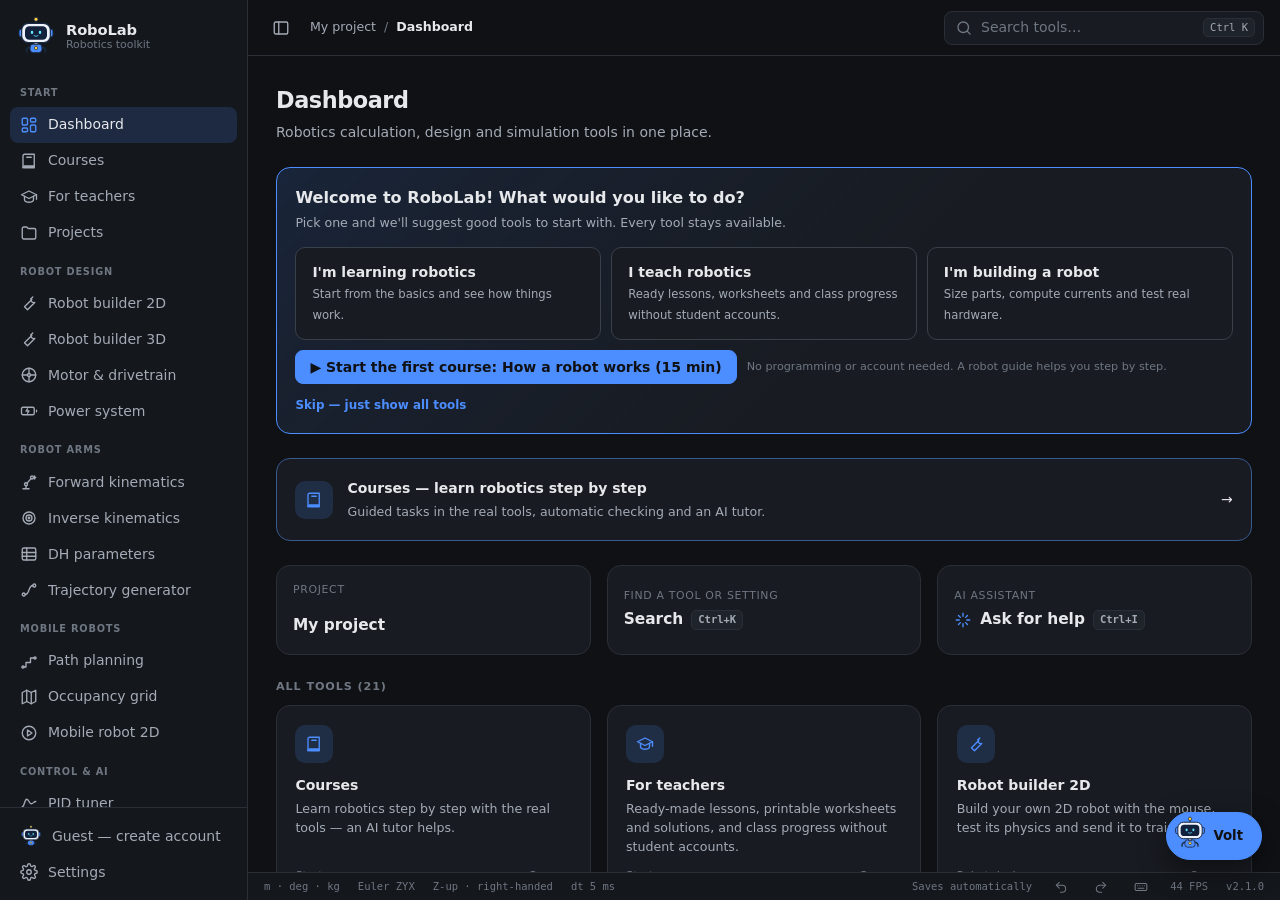
==== commit 43ec0f4e: "Add files via upload" ====
--- a/index.html
+++ b/index.html
@@ -10,6 +10,37 @@
 <link rel="icon" type="image/png" href="icons/favicon-32.png">
 <link rel="apple-touch-icon" href="icons/apple-touch-icon.png">
 <link rel="stylesheet" href="styles.css">
+<script>
+// Automaattitestit (tests-app.html) avaavat sovelluksen osoitteella ?memstore: tallennus menee muistiin
+// (testisivun omaan Map-olioon), joten testit eivät koske selaimen oikeisiin projekteihin. Muuten ei vaikutusta.
+if (/[?&]memstore\b/.test(location.search) && window.parent !== window && window.parent.__robolabStores) {
+  const fake = (m) => {
+    const api = {
+      getItem: (k) => (m.has(String(k)) ? m.get(String(k)) : null),
+      setItem: (k, v) => {
+        const q = window.parent.__robolabQuota;
+        if (q && String(v).length > q) throw new DOMException("quota", "QuotaExceededError");
+        m.set(String(k), String(v));
+      },
+      removeItem: (k) => { m.delete(String(k)); },
+      clear: () => m.clear(),
+      key: (i) => [...m.keys()][i] ?? null,
+      get length() { return m.size; },
+    };
+    return new Proxy(api, {
+      ownKeys: () => [...m.keys()],
+      getOwnPropertyDescriptor: (t, k) => (m.has(k) ? { value: m.get(k), enumerable: true, configurable: true } : undefined),
+      get: (t, k) => (k in t ? t[k] : m.get(k)),
+    });
+  };
+  const errs = window.parent.__robolabErrors;
+  window.addEventListener("error", (e) => errs.push(String(e.message || e.error)));
+  window.addEventListener("unhandledrejection", (e) => errs.push("promise: " + String(e.reason?.message || e.reason)));
+  const s = window.parent.__robolabStores;
+  Object.defineProperty(window, "localStorage", { value: fake(s.local), configurable: true });
+  Object.defineProperty(window, "sessionStorage", { value: fake(s.session), configurable: true });
+}
+</script>
 <!-- 3D-kirjastot ladataan vasta tarvittaessa. Kaikki 3D-näkymät käyttävät samaa Three.js-versiota. -->
 <script type="importmap">
 {
@@ -142,6 +173,7 @@
 <script src="tools/nn.js"></script>
 <script src="tools/builder.js"></script>
 <script src="courses.js"></script>
+<script src="education.js"></script>
 <script src="assistant.js"></script>
 </body>
 </html>
--- a/styles.css
+++ b/styles.css
@@ -1133,4 +1133,71 @@
 #cv-src { cursor: crosshair; }
 .cv-views figcaption { font-size: .8rem; color: var(--text-3); text-align: center; }
 .code-box { margin: 0; padding: 10px; background: var(--bg-2); border: 1px solid var(--border); border-radius: var(--radius); font: .76rem/1.5 ui-monospace, Consolas, monospace; overflow: auto; max-height: 320px; white-space: pre; }
-.ai-note { font-size: .8rem; color: var(--text-2); margin-top: 8px; padding: 8px 10px; border-radius: 8px; background: color-mix(in srgb, var(--warn) 12%, transparent); border: 1px solid color-mix(in srgb, var(--warn) 35%, transparent); }+.ai-note { font-size: .8rem; color: var(--text-2); margin-top: 8px; padding: 8px 10px; border-radius: 8px; background: color-mix(in srgb, var(--warn) 12%, transparent); border: 1px solid color-mix(in srgb, var(--warn) 35%, transparent); }
+/* ===== Opettajille (education.js) ===== */
+.edu-intro { margin-bottom: calc(var(--pad) * 1.5); border-color: var(--accent); background: linear-gradient(135deg, var(--accent-soft), var(--surface) 60%); }
+.edu-intro-row { display: flex; gap: var(--pad); align-items: center; }
+.edu-intro h2 { margin: 0 0 4px; font-size: 1.15rem; }
+.edu-intro p { margin: 0; color: var(--text-2); }
+.edu-lessons { display: grid; gap: var(--pad); grid-template-columns: repeat(auto-fill, minmax(280px, 1fr)); margin-bottom: calc(var(--pad) * 1.5); }
+.edu-lesson { display: flex; flex-direction: column; gap: 8px; }
+.edu-lesson p { margin: 0; }
+.edu-lesson .row-actions { margin-top: auto; }
+.edu-lesson-top { display: flex; gap: 12px; align-items: center; }
+.edu-lesson-top h3 { margin: 2px 0; font-size: 1.05rem; }
+.edu-lesson-top small { color: var(--text-3); }
+.edu-detail { margin-bottom: calc(var(--pad) * 1.5); scroll-margin-top: 12px; }
+.edu-detail-head { display: flex; flex-wrap: wrap; gap: 10px; align-items: center; justify-content: space-between; margin-bottom: 10px; }
+.edu-detail-head h2 { margin: 0; font-size: 1.15rem; }
+.edu-doc { max-width: 900px; line-height: 1.55; }
+.edu-doc h1 { font-size: 1.2rem; margin: 6px 0; }
+.edu-doc h2 { font-size: 1rem; margin: 18px 0 6px; }
+.edu-doc ul, .edu-doc ol { margin: 4px 0; padding-left: 22px; }
+.edu-doc details { margin-top: 14px; }
+.edu-doc summary { cursor: pointer; font-weight: 600; color: var(--accent); min-height: 32px; }
+.doc-meta { color: var(--text-2); }
+.edu-table-wrap { overflow-x: auto; }
+.edu-table-wrap > .card, .card.edu-table-wrap { margin-bottom: calc(var(--pad) * 1.5); }
+.ws-table { width: 100%; border-collapse: collapse; font-size: .9rem; margin: 6px 0; }
+.ws-table th, .ws-table td { border: 1px solid var(--border); padding: 6px 8px; text-align: left; vertical-align: top; }
+.ws-table th { background: var(--surface-2); font-weight: 600; }
+.ws-table.plan td:first-child { white-space: nowrap; }
+.edu-courses small { color: var(--text-3); }
+.edu-roster td, .edu-roster th { text-align: center; white-space: nowrap; }
+.edu-roster td:first-child, .edu-roster th:first-child { text-align: left; }
+.class-card { margin-top: calc(var(--pad) * 1.5); }
+.class-card h2 { margin: 0 0 4px; font-size: 1.05rem; }
+.class-fields { display: flex; flex-wrap: wrap; gap: 10px; align-items: flex-end; margin-top: 10px; }
+.class-fields label { display: flex; flex-direction: column; gap: 4px; font-size: .85rem; color: var(--text-2); }
+.class-fields input { min-height: 36px; padding: 6px 10px; border: 1px solid var(--border-strong); border-radius: var(--radius); background: var(--surface-2); color: var(--text); font: inherit; min-width: 180px; }
+.stage-title { margin: calc(var(--pad) * 1.5) 0 2px; font-size: 1rem; }
+.stage-note { margin: 0 0 10px; }
+.first-step { display: flex; flex-wrap: wrap; gap: 10px; align-items: center; margin: 4px 0 10px; }
+@media (max-width: 600px) { .edu-intro-row { flex-direction: column; align-items: flex-start; } .class-fields input { min-width: 0; width: 100%; } .class-fields label { flex: 1 1 100%; } }
+
+/* Tulostettavat materiaalit: vain #print-area näkyy tulosteessa */
+#print-area { display: none; }
+@media print {
+  html.print-mode body > *:not(#print-area) { display: none !important; }
+  html.print-mode #print-area { display: block !important; color: #000; background: #fff; font: 11pt/1.45 system-ui, sans-serif; }
+  .print-doc header { display: flex; justify-content: space-between; border-bottom: 2px solid #000; padding-bottom: 4px; margin-bottom: 12px; }
+  .print-doc footer { margin-top: 18px; border-top: 1px solid #999; padding-top: 4px; font-size: 8pt; color: #555; }
+  .print-doc h1 { font-size: 16pt; margin: 0 0 6px; }
+  .print-doc h2 { font-size: 12.5pt; margin: 14px 0 4px; break-after: avoid; }
+  .print-doc h3 { font-size: 11pt; margin: 12px 0 4px; break-after: avoid; }
+  .print-doc .ws-table { font-size: 10pt; }
+  .print-doc .ws-table th, .print-doc .ws-table td { border: 1px solid #000; padding: 6px; height: 1.6em; }
+  .print-doc .ws-table th { background: #eee; }
+  .print-doc .ws-task { break-inside: avoid; }
+  .print-doc .ws-lines div { border-bottom: 1px solid #888; height: 2.1em; }
+  .print-doc .ws-checks { list-style: none; padding-left: 0; }
+  .print-doc .note { color: #333; }
+}
+
+/* Kosketusnäytöt: painikkeet ja linkit vähintään noin 40 px korkeiksi, jotta niihin osuu sormella */
+@media (pointer: coarse) {
+  .btn, .icon-btn, .chip, .seg button, .quiz-opt, .hint-btn, .nav-item { min-height: 40px; }
+  .link-btn { min-height: 36px; padding-block: 6px; }
+  .proj .acts button { min-height: 36px; padding: 6px 10px; }
+  input[type="range"] { min-height: 32px; }
+}
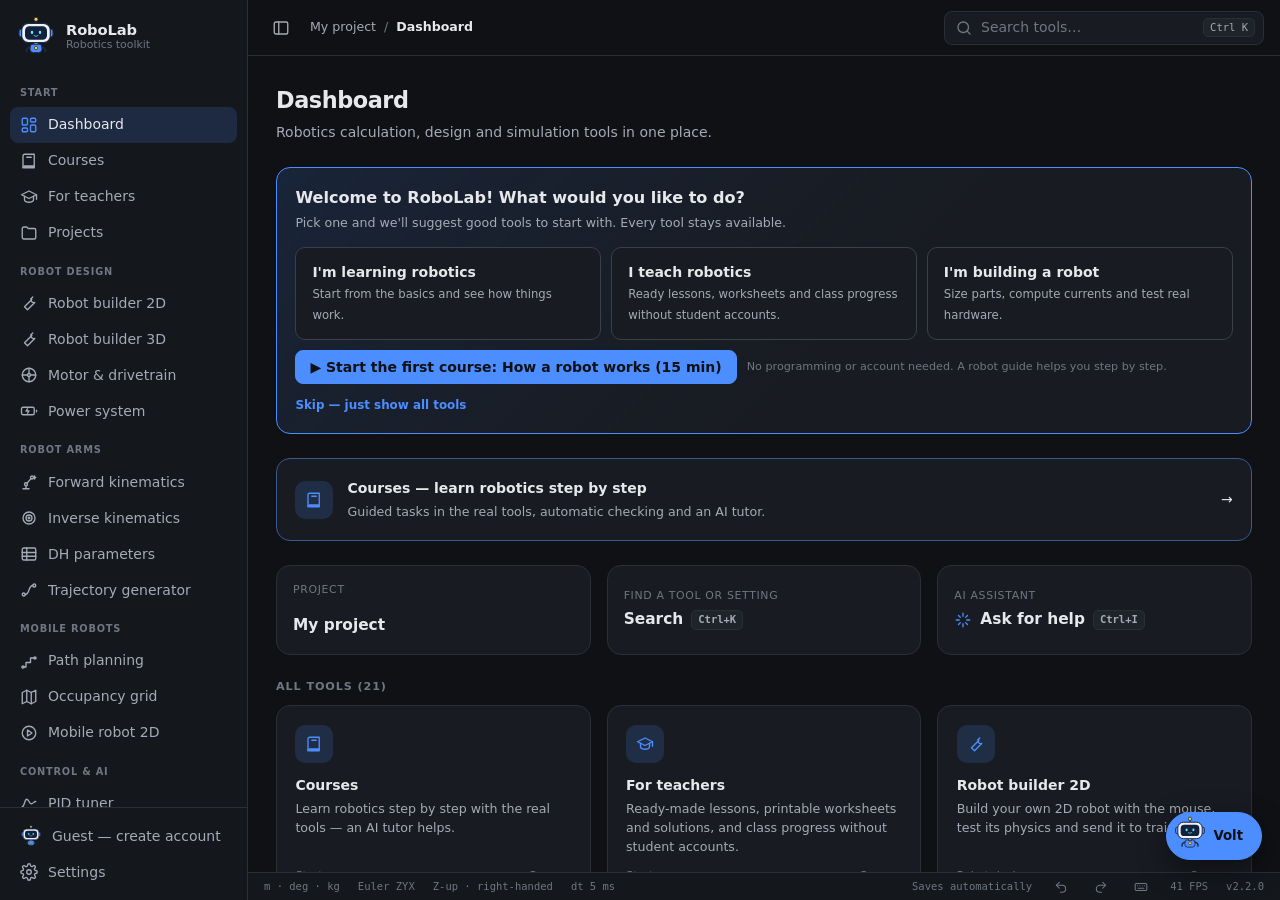
==== commit 8efa8cd1: "Add files via upload" ====
--- a/index.html
+++ b/index.html
@@ -36,6 +36,10 @@
   const errs = window.parent.__robolabErrors;
   window.addEventListener("error", (e) => errs.push(String(e.message || e.error)));
   window.addEventListener("unhandledrejection", (e) => errs.push("promise: " + String(e.reason?.message || e.reason)));
+  // Pilvitilin testiversio (ei oikeaa Supabasea) ja automaattisen synkronoinnin esto testeissä
+  if (window.parent.__robolabSupabaseMock) window.__robolabSupabaseMock = window.parent.__robolabSupabaseMock;
+  window.__robolabCloudNoAuto = true;
+  if (window.parent.__robolabCloudOverride) window.__robolabCloudOverride = window.parent.__robolabCloudOverride;
   const s = window.parent.__robolabStores;
   Object.defineProperty(window, "localStorage", { value: fake(s.local), configurable: true });
   Object.defineProperty(window, "sessionStorage", { value: fake(s.session), configurable: true });
@@ -137,6 +141,8 @@
 <script src="app.js"></script>
 <script src="robots.js"></script>
 <script src="library.js"></script>
+<script src="cloud-config.js"></script>
+<script src="cloud.js"></script>
 <script src="account-ui.js"></script>
 <script src="plot.js"></script>
 <script src="view3d.js"></script>
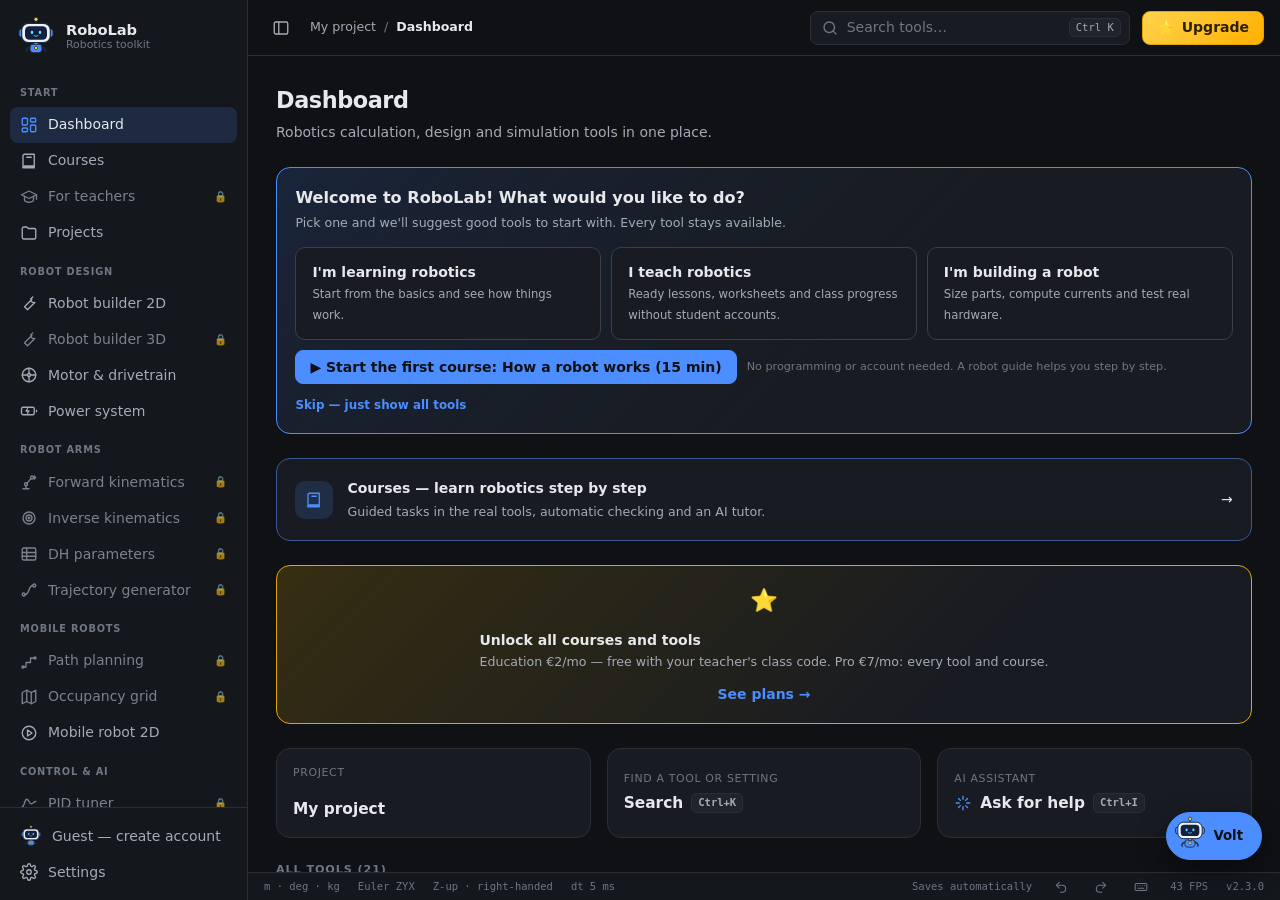
==== commit 3535bc8b: "RoboLab 2.3.0: juuren tiedostot" ====
--- a/index.html
+++ b/index.html
@@ -39,6 +39,7 @@
   // Pilvitilin testiversio (ei oikeaa Supabasea) ja automaattisen synkronoinnin esto testeissä
   if (window.parent.__robolabSupabaseMock) window.__robolabSupabaseMock = window.parent.__robolabSupabaseMock;
   window.__robolabCloudNoAuto = true;
+  if (window.parent.__robolabPlanOverride) window.__robolabPlanOverride = window.parent.__robolabPlanOverride;
   if (window.parent.__robolabCloudOverride) window.__robolabCloudOverride = window.parent.__robolabCloudOverride;
   const s = window.parent.__robolabStores;
   Object.defineProperty(window, "localStorage", { value: fake(s.local), configurable: true });
@@ -92,6 +93,7 @@
         <span>Hae työkaluja…</span>
         <kbd>Ctrl K</kbd>
       </button>
+      <button class="btn upgrade-btn" id="upgrade-btn" hidden></button>
       <button class="btn install-btn" id="install-app" hidden>
         <svg class="ico" viewBox="0 0 24 24"><path d="M12 3v12M7 10l5 5 5-5M4 21h16"/></svg>
         <span>Asenna sovellus</span>
@@ -179,6 +181,7 @@
 <script src="tools/nn.js"></script>
 <script src="tools/builder.js"></script>
 <script src="courses.js"></script>
+<script src="plans.js"></script>
 <script src="education.js"></script>
 <script src="assistant.js"></script>
 </body>
--- a/styles.css
+++ b/styles.css
@@ -1201,3 +1201,42 @@
   .proj .acts button { min-height: 36px; padding: 6px 10px; }
   input[type="range"] { min-height: 32px; }
 }
+
+/* ===== Tilaustasot (plans.js) ===== */
+.plan-badge { display: inline-block; font-size: .72rem; font-weight: 700; letter-spacing: .02em; padding: 2px 8px; border-radius: 999px; vertical-align: middle; border: 1px solid currentColor; }
+.plan-free { color: var(--text-2); }
+.plan-education { color: #2f9e6e; }
+.plan-teacher { color: #c27c0e; }
+.plan-pro { color: #7c5cff; }
+.upgrade-btn { border-color: #e0a600; background: linear-gradient(135deg, #ffd34d, #ffb000); color: #2b2000; font-weight: 700; }
+.upgrade-btn:hover { filter: brightness(1.05); }
+.upgrade-banner { display: flex; align-items: center; gap: 14px; margin-bottom: calc(var(--pad) * 1.5); text-decoration: none; color: inherit; border-color: #e0a600; background: linear-gradient(135deg, rgba(255, 196, 0, .16), var(--surface) 70%); }
+.upgrade-banner .ub-star { font-size: 1.6rem; }
+.upgrade-banner div { flex: 1; display: flex; flex-direction: column; gap: 2px; }
+.upgrade-banner div span { color: var(--text-2); font-size: .9rem; }
+.upgrade-banner .ub-go { font-weight: 600; color: var(--accent); white-space: nowrap; }
+.nav-item.locked { opacity: .72; }
+.nav-lock { margin-left: auto; font-size: .75rem; }
+.locked-card { text-align: center; max-width: 640px; margin: var(--pad) auto; padding: calc(var(--pad) * 2); }
+.locked-card .locked-icon { font-size: 2.4rem; }
+.locked-card h2 { display: flex; gap: 10px; align-items: center; justify-content: center; flex-wrap: wrap; }
+.locked-card .row-actions { justify-content: center; }
+.plans-now { margin: 0 0 var(--pad); }
+.plan-grid { display: grid; gap: var(--pad); grid-template-columns: repeat(auto-fill, minmax(230px, 1fr)); margin-bottom: calc(var(--pad) * 1.5); }
+.plan-card { display: flex; flex-direction: column; gap: 6px; }
+.plan-card h2 { margin: 0; font-size: 1.15rem; }
+.plan-card h2 small { font-size: .75rem; color: var(--text-3); font-weight: 500; }
+.plan-card .price b { font-size: 1.8rem; }
+.plan-card .price span, .plan-card .price-alt { color: var(--text-2); font-size: .85rem; }
+.plan-card ul { padding-left: 18px; margin: 8px 0; flex: 1; font-size: .9rem; line-height: 1.5; }
+.plan-card .row-actions { flex-wrap: wrap; }
+.tier-education { border-top: 3px solid #2f9e6e; }
+.tier-teacher { border-top: 3px solid #c27c0e; }
+.tier-pro { border-top: 3px solid #7c5cff; }
+.plan-current { font-weight: 600; color: var(--ok); padding: 8px 0; }
+.class-form { display: flex; flex-wrap: wrap; gap: 10px; align-items: flex-end; }
+.class-form label { display: flex; flex-direction: column; gap: 4px; font-size: .85rem; color: var(--text-2); }
+.class-form input { min-height: 36px; padding: 6px 10px; border: 1px solid var(--border-strong); border-radius: var(--radius); background: var(--surface-2); color: var(--text); font: inherit; letter-spacing: .12em; text-transform: uppercase; width: 170px; }
+.class-active { color: var(--ok); }
+.class-code { font-family: ui-monospace, monospace; letter-spacing: .12em; }
+.plans-faq { padding-left: 18px; margin: 0; line-height: 1.6; }
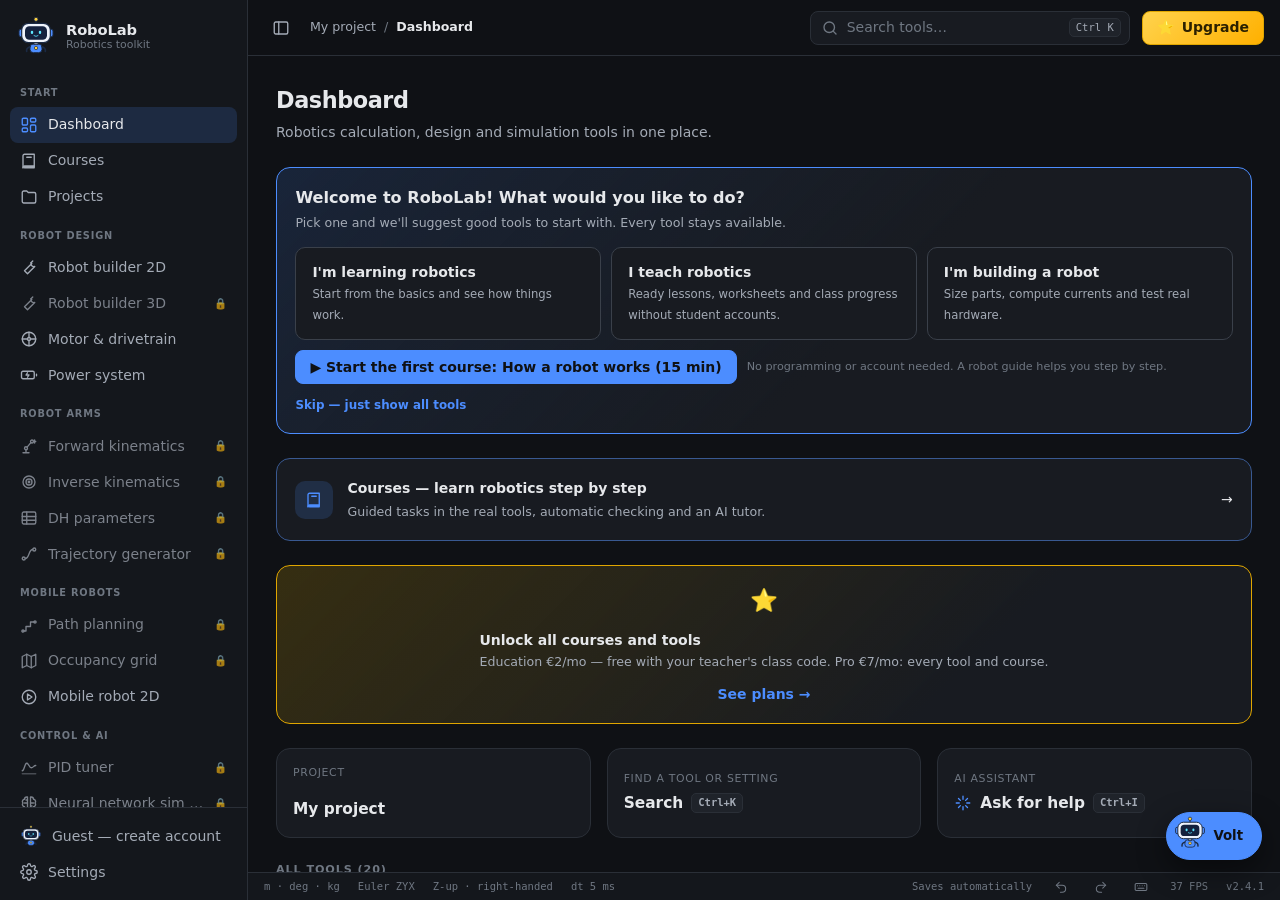
==== commit 9b1b54e4: "RoboLab 2.4.2: salasanan vaihdon korjaus" ====
--- a/index.html
+++ b/index.html
@@ -11,6 +11,12 @@
 <link rel="apple-touch-icon" href="icons/apple-touch-icon.png">
 <link rel="stylesheet" href="styles.css">
 <script>
+// Salasanan vaihtolinkki palaa osoitteella #access_token=…&type=recovery (tai #error=…). Otetaan talteen cloud.js:lle
+// ennen kuin sovelluksen reititin tulkitsee #-osan sivun nimeksi.
+if (/(^#|&)(access_token=|error_code=)/.test(location.hash)) {
+  window.__robolabAuthHash = location.hash.slice(1);
+  history.replaceState(null, "", location.pathname + location.search + "#/dashboard");
+}
 // Automaattitestit (tests-app.html) avaavat sovelluksen osoitteella ?memstore: tallennus menee muistiin
 // (testisivun omaan Map-olioon), joten testit eivät koske selaimen oikeisiin projekteihin. Muuten ei vaikutusta.
 if (/[?&]memstore\b/.test(location.search) && window.parent !== window && window.parent.__robolabStores) {
--- a/styles.css
+++ b/styles.css
@@ -1114,6 +1114,10 @@
 .note.small { font-size: .74rem; }
 .user-chip .user-av { width: 22px; height: 22px; display: grid; place-items: center; flex: none; }
 .user-chip .user-av svg { width: 22px; height: 22px; }
+.logout-item { width: 100%; border: 0; background: none; font: inherit; text-align: left; }
+.acc-row { display: flex; gap: 6px; align-items: stretch; }
+.acc-row .acc-user { flex: 1; min-width: 0; }
+.acc-row .acc-remove { flex: none; }
 .profile-card { display: flex; flex-direction: column; gap: 12px; margin-bottom: var(--pad); }
 .profile-top { display: flex; gap: 16px; align-items: center; }
 .profile-top h2 { margin: 0 0 4px; }
@@ -1192,7 +1196,7 @@
   .print-doc .ws-lines div { border-bottom: 1px solid #888; height: 2.1em; }
   .print-doc .ws-checks { list-style: none; padding-left: 0; }
   .print-doc .note { color: #333; }
-}
+}
 
 /* Kosketusnäytöt: painikkeet ja linkit vähintään noin 40 px korkeiksi, jotta niihin osuu sormella */
 @media (pointer: coarse) {
@@ -1200,7 +1204,7 @@
   .link-btn { min-height: 36px; padding-block: 6px; }
   .proj .acts button { min-height: 36px; padding: 6px 10px; }
   input[type="range"] { min-height: 32px; }
-}
+}
 
 /* ===== Tilaustasot (plans.js) ===== */
 .plan-badge { display: inline-block; font-size: .72rem; font-weight: 700; letter-spacing: .02em; padding: 2px 8px; border-radius: 999px; vertical-align: middle; border: 1px solid currentColor; }
@@ -1239,4 +1243,20 @@
 .class-form input { min-height: 36px; padding: 6px 10px; border: 1px solid var(--border-strong); border-radius: var(--radius); background: var(--surface-2); color: var(--text); font: inherit; letter-spacing: .12em; text-transform: uppercase; width: 170px; }
 .class-active { color: var(--ok); }
 .class-code { font-family: ui-monospace, monospace; letter-spacing: .12em; }
-.plans-faq { padding-left: 18px; margin: 0; line-height: 1.6; }
+.plans-faq { padding-left: 18px; margin: 0; line-height: 1.6; }
+/* Opettajalle näkyvät aloituskohdat */
+.teach-banner { display: flex; align-items: center; gap: 14px; margin-bottom: calc(var(--pad) * 1.5); text-decoration: none; color: inherit; border-color: #c27c0e; background: linear-gradient(135deg, rgba(194, 124, 14, .14), var(--surface) 70%); }
+.teach-banner > div:nth-child(2) { flex: 1; min-width: 0; }
+.teach-banner h3 { margin: 0 0 2px; }
+.teach-banner p { margin: 0; color: var(--text-2); font-size: .9rem; }
+.nav-item.nav-teach .label { font-weight: 600; }
+.nav-item.nav-teach svg { color: #c27c0e; }
+.edu-steps { list-style: none; display: grid; gap: 10px; grid-template-columns: repeat(auto-fit, minmax(200px, 1fr)); padding: 0; margin: var(--pad) 0 0; }
+.edu-steps li { display: flex; flex-direction: column; gap: 2px; padding: 10px 12px; border: 1px solid var(--border); border-radius: var(--radius); background: var(--surface-2); }
+.edu-steps .link-btn { text-align: left; padding: 0; }
+.edu-steps span { color: var(--text-2); font-size: .88rem; }
+/* Kehittäjätila (Tasot-sivu) */
+.dev-card { border: 1px dashed var(--accent); margin-bottom: var(--pad); }
+.dev-plans { flex-wrap: wrap; }
+.dev-seats { display: inline-flex; align-items: center; gap: 8px; margin-top: 8px; font-size: .85rem; color: var(--text-2); }
+.dev-seats input { width: 80px; min-height: 32px; padding: 4px 8px; border: 1px solid var(--border-strong); border-radius: var(--radius); background: var(--surface-2); color: var(--text); font: inherit; }
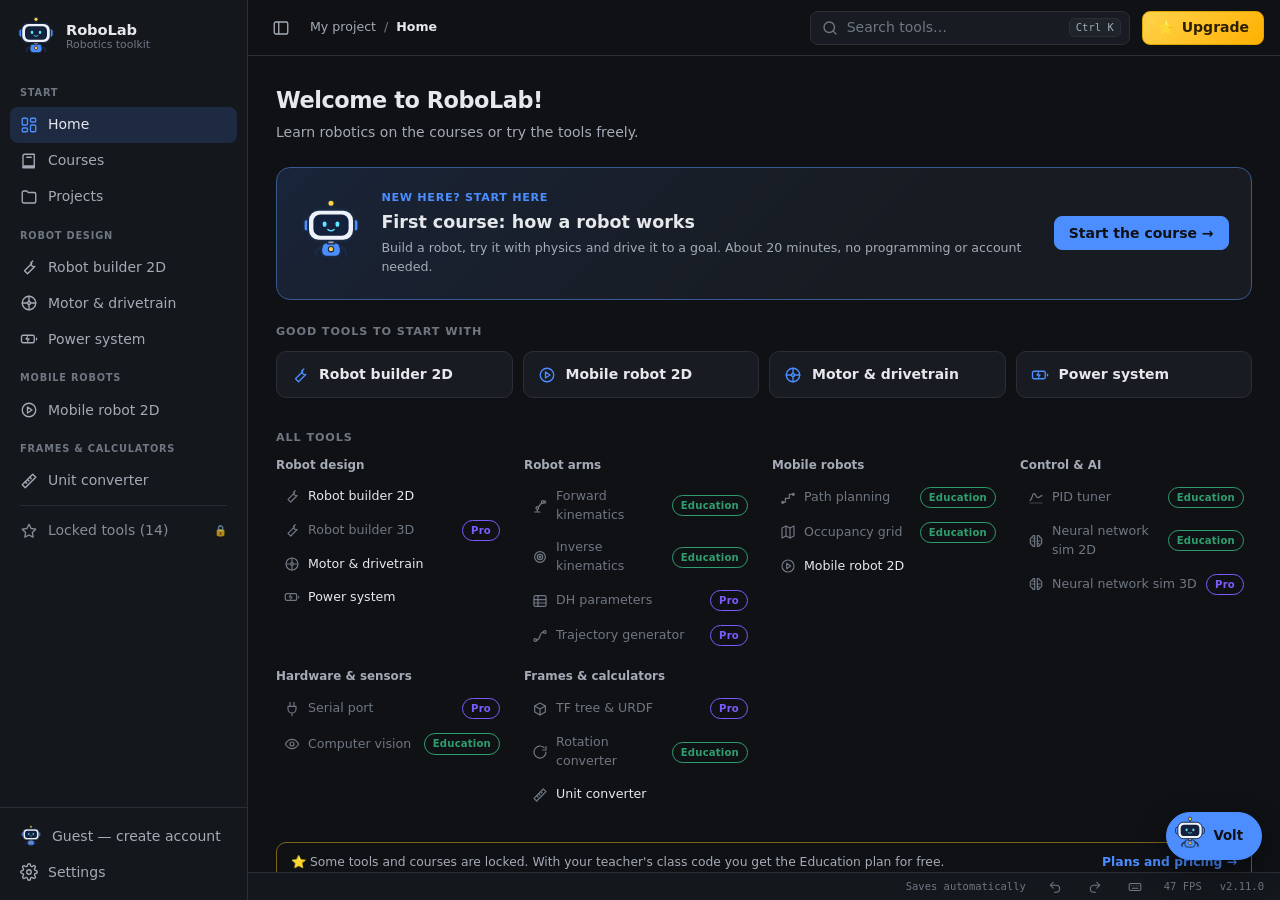
==== commit 56adb358: "RoboLab 2.11.0: haasteet, saavutukset, palkkiokurssi, jakolinkki, jouset, kytkentäohje, koko näyttö" ====
--- a/index.html
+++ b/index.html
@@ -189,6 +189,7 @@
 <script src="courses.js"></script>
 <script src="plans.js"></script>
 <script src="education.js"></script>
+<script src="achievements.js"></script>
 <script src="assistant.js"></script>
 </body>
 </html>
--- a/styles.css
+++ b/styles.css
@@ -951,6 +951,35 @@
 .course-banner > div:nth-child(2) { flex: 1; min-width: 0; }
 .course-banner:hover { border-color: var(--accent); }
 
+/* Etusivu: pääpolku, pikalinkit ja työkaluhakemisto */
+.home-lead { gap: 18px; padding: calc(var(--pad) * 1.4); background: linear-gradient(135deg, var(--accent-soft), var(--surface) 65%); }
+.home-lead-bot { flex: none; }
+.home-lead-text small { display: block; color: var(--accent); font-weight: 600; font-size: .8rem; text-transform: uppercase; letter-spacing: .06em; }
+.home-lead-text h2 { margin: 2px 0 4px; font-size: 1.25rem; }
+.home-lead-text p { margin: 0; color: var(--text-2); }
+.home-lead-text .course-progress { margin-top: 10px; max-width: 320px; }
+.home-lead > .btn { flex: none; pointer-events: none; }
+.home-note { display: block; margin: calc(var(--pad) * -0.75) 0 calc(var(--pad) * 1.5); padding: 10px 14px; border-radius: var(--radius); background: var(--surface-2); color: var(--text); text-decoration: none; font-size: .9rem; }
+.home-note:hover { color: var(--accent); }
+.home-quick { display: grid; gap: 10px; grid-template-columns: repeat(auto-fill, minmax(190px, 1fr)); margin-bottom: calc(var(--pad) * 2); }
+.home-quick a { display: flex; align-items: center; gap: 10px; padding: 12px 14px; border: 1px solid var(--border); border-radius: var(--radius); background: var(--surface); color: var(--text); text-decoration: none; font-weight: 550; }
+.home-quick a:hover { border-color: var(--accent); }
+.home-quick .ico { color: var(--accent); flex: none; }
+.home-quick .fav-mini { margin-left: auto; }
+.home-dir { display: grid; gap: var(--pad); grid-template-columns: repeat(auto-fill, minmax(220px, 1fr)); margin-bottom: calc(var(--pad) * 2); }
+.home-group { display: flex; flex-direction: column; gap: 2px; }
+.home-group h3 { margin: 0 0 4px; font-size: .85rem; color: var(--text-2); }
+.home-group a { display: flex; align-items: center; gap: 8px; padding: 6px 8px; border-radius: 8px; color: var(--text); text-decoration: none; font-size: .9rem; }
+.home-group a:hover { background: var(--surface-2); }
+.home-group a .ico { width: 16px; height: 16px; color: var(--text-3); flex: none; }
+.home-group a.locked { color: var(--text-3); }
+.home-group a .plan-badge { margin-left: auto; }
+@media (max-width: 600px) {
+  .home-lead { flex-wrap: wrap; }
+  .home-lead-bot { display: none; }
+  .home-lead > .btn { width: 100%; justify-content: center; }
+}
+
 @media (max-width: 900px) {
   .lesson { position: fixed; z-index: 35; left: 0; right: 0; bottom: 28px; width: auto; max-height: 55vh; border-left: 0; border-top: 1px solid var(--border-strong); box-shadow: var(--shadow); }
   .lesson.collapsed { width: auto; max-height: none; }
@@ -985,6 +1014,93 @@
 .nn-speed { display: flex; align-items: center; gap: 8px; font-size: .85rem; color: var(--text-2); }
 .nn-speed b { min-width: 52px; font-weight: 600; color: var(--text); }
 .nn-speed input { width: 160px; }
+.nn-view.placing { cursor: crosshair; }
+/* Koko näyttö: näkymä täyttää ikkunan, alareunassa tärkeimmät napit (toimii myös puhelimessa) */
+.nn-fs-btn { position: absolute; right: 10px; bottom: 10px; width: 34px; height: 34px; font-size: 1rem;
+  background: color-mix(in srgb, var(--surface) 85%, transparent); border: 1px solid var(--border); border-radius: var(--radius); }
+.nn-fs-bar { display: none; }
+.nn-stage.fs { position: fixed; inset: 0; z-index: 900; background: var(--bg); display: flex; flex-direction: column; padding: env(safe-area-inset-top) env(safe-area-inset-right) 0 env(safe-area-inset-left); }
+.nn-stage.fs .nn-view { flex: 1; height: auto; min-height: 0; border-radius: 0; }
+.nn-stage.fs .nn-fs-btn { bottom: calc(64px + env(safe-area-inset-bottom)); }
+.nn-stage.fs .nn-fs-bar { display: flex; flex-wrap: wrap; gap: 8px; justify-content: center; padding: 10px 12px calc(10px + env(safe-area-inset-bottom)); background: var(--surface); border-top: 1px solid var(--border); }
+body.nn-fs-open { overflow: hidden; }
+/* Opastuskierros (coachTour app.js:ssä) */
+.coach { position: fixed; z-index: 950; max-width: min(330px, calc(100vw - 16px)); padding: 10px 12px; border-radius: var(--radius-lg);
+  background: var(--surface); color: var(--text); border: 1px solid var(--accent); box-shadow: var(--shadow); font-size: .88rem; }
+.coach p { margin: 0 0 8px; line-height: 1.45; }
+.coach .row-actions { justify-content: flex-end; margin: 0; }
+.coach-target { outline: 2px solid var(--accent); outline-offset: 3px; border-radius: var(--radius); }
+body.nn-fs-open .ai-fab { display: none; }
+/* Kisan tulostaulu näkymän oikeassa yläkulmassa */
+.nn-race {
+  position: absolute; top: 10px; right: 10px; min-width: 170px; max-width: 46%; padding: 8px 10px; border-radius: var(--radius);
+  background: color-mix(in srgb, var(--surface) 88%, transparent); border: 1px solid var(--border); font-size: .8rem; pointer-events: none;
+}
+.nn-race[hidden] { display: none; }
+.nn-race > b { display: block; margin-bottom: 4px; font-size: .78rem; color: var(--text-2); }
+.nn-race div { display: flex; align-items: center; gap: 6px; padding: 1px 0; }
+.nn-race div span { flex: 1; min-width: 0; overflow: hidden; text-overflow: ellipsis; white-space: nowrap; }
+.nn-race i { width: 9px; height: 9px; border-radius: 50%; flex: none; }
+.nn-race em { font: 600 .78rem var(--mono); font-style: normal; font-variant-numeric: tabular-nums; }
+/* Uusinnan säätimet: toisto, aikajana, hidastus */
+.nn-replaybar { display: flex; flex-wrap: wrap; align-items: center; gap: 8px 12px; margin-top: 10px; padding: 8px 10px; border-radius: var(--radius); background: var(--surface-2); border: 1px solid var(--border); }
+.nn-replaybar[hidden] { display: none; }
+.nn-replaybar input[type=range] { flex: 1 1 160px; min-width: 120px; }
+.nn-rp-t { font: .8rem var(--mono); color: var(--text-2); min-width: 86px; font-variant-numeric: tabular-nums; }
+/* Koulutusajot */
+.nn-runs { display: grid; gap: 6px; margin: 8px 0; }
+.nn-run { display: flex; align-items: center; gap: 6px; padding: 6px 8px; border: 1px solid var(--border); border-radius: var(--radius); }
+.nn-run.other { opacity: .75; }
+.nn-run label { display: flex; align-items: center; gap: 8px; flex: 1; min-width: 0; cursor: pointer; }
+.nn-run label span { min-width: 0; }
+.nn-run b { display: block; font-size: .86rem; font-weight: 600; overflow: hidden; text-overflow: ellipsis; white-space: nowrap; }
+.nn-run small { display: block; font-size: .74rem; color: var(--text-3); }
+.nn-run .dot { width: 10px; height: 10px; border-radius: 50%; flex: none; }
+.nn-run input { accent-color: var(--accent); }
+.nn-run-acts { display: flex; gap: 2px; flex: none; }
+.nn-run-acts .icon-btn { width: 28px; height: 28px; }
+/* Aivot toiminnassa */
+.nn-brainviz { position: relative; }
+.nn-brainviz canvas { display: block; width: 100%; height: 300px; }
+.nn-brain-tip {
+  position: absolute; max-width: 240px; padding: 4px 8px; border-radius: 6px; font-size: .76rem; pointer-events: none;
+  background: var(--surface); border: 1px solid var(--border-strong); box-shadow: var(--shadow); color: var(--text);
+}
+.nn-brain-tip[hidden] { display: none; }
+.nn-wp .row-actions { margin-top: 6px; }
+/* Haasteet (neuroverkkosimulaatiot) */
+.nn-chs { display: grid; gap: 6px; margin-top: 8px; }
+.nn-ch { display: flex; align-items: center; gap: 10px; padding: 8px 10px; border: 1px solid var(--border); border-radius: var(--radius); }
+.nn-ch.passed { border-color: color-mix(in srgb, var(--ok) 70%, var(--border)); background: color-mix(in srgb, var(--ok) 7%, transparent); }
+.nn-ch-icon { font-size: 1.2rem; flex: none; }
+.nn-ch-text { flex: 1; min-width: 0; }
+.nn-ch-text b { display: block; font-size: .88rem; }
+.nn-ch-text small { display: block; color: var(--text-3); font-size: .76rem; }
+.nn-ch-text .nn-ch-res { color: var(--text-2); margin-top: 2px; }
+/* Haasteiden tulostaulu (opettajan luokkahuone) */
+.room-sub { margin: 18px 0 8px; }
+.ch-boards { display: grid; grid-template-columns: repeat(auto-fill, minmax(220px, 1fr)); gap: 10px; }
+.ch-board { padding: 10px 12px; border: 1px solid var(--border); border-radius: var(--radius); background: var(--surface-2); }
+.ch-board > b { display: block; }
+.ch-board > small { display: block; color: var(--text-3); font-size: .74rem; margin-bottom: 6px; }
+.ch-board ol { list-style: none; margin: 0; padding: 0; display: grid; gap: 3px; }
+.ch-board li { display: flex; justify-content: space-between; gap: 8px; font-size: .86rem; }
+.ch-board li.ok em { color: var(--ok); }
+.ch-board em { font: 600 .84rem var(--mono); font-style: normal; }
+/* Saavutukset (Kurssit-sivu) */
+.ach-card h2 small { font-weight: 500; color: var(--text-3); font-size: .85rem; margin-left: 6px; }
+.ach-list { list-style: none; margin: 10px 0 0; padding: 0; display: grid; grid-template-columns: repeat(auto-fill, minmax(220px, 1fr)); gap: 8px; }
+.ach-list li { display: flex; gap: 10px; align-items: center; padding: 8px 10px; border-radius: var(--radius); border: 1px solid var(--border); opacity: .65; }
+.ach-list li.got { opacity: 1; border-color: color-mix(in srgb, var(--ok) 60%, var(--border)); background: color-mix(in srgb, var(--ok) 8%, transparent); }
+.ach-icon { font-size: 1.4rem; flex: none; width: 1.6em; text-align: center; }
+.ach-list b { display: block; font-size: .86rem; }
+.ach-list small { display: block; font-size: .74rem; color: var(--text-3); }
+/* Jakolinkki ja QR-koodi */
+#rs-share { width: min(560px, calc(100vw - 32px)); }
+.share-link { display: flex; gap: 8px; margin: 10px 0 4px; }
+.share-link input { flex: 1; min-width: 0; font: .8rem var(--mono); }
+.share-qr { display: grid; justify-items: center; gap: 6px; margin: 8px 0; }
+.share-qr canvas { width: min(300px, 100%); height: auto; image-rendering: pixelated; border-radius: 6px; }
 .danger-link { color: var(--err); }
 
 .rs-dlg {
@@ -998,6 +1114,19 @@
 .rs-err { color: var(--err); min-height: 1em; margin: 6px 0; font-size: .85rem; }
 .rs-dlg-foot { justify-content: flex-end; margin: 6px 0 0; }
 .rs-ask-text { margin: 0 0 14px; white-space: pre-line; }
+/* Oman tavoitteen rakentaja (neuroverkkosimulaatiot) */
+#rs-goal { max-height: calc(100vh - 32px); }
+.goal-intro { margin: 0 0 10px; color: var(--text-2); font-size: .88rem; }
+.goal-list { display: grid; gap: 6px; margin-bottom: 10px; }
+.goal-row { display: grid; grid-template-columns: auto 1fr minmax(90px, 160px); gap: 4px 10px; align-items: center; padding: 8px 10px; border: 1px solid var(--border); border-radius: var(--radius); }
+.goal-row.on { border-color: var(--accent); background: var(--hover); }
+.goal-row b { font-weight: 600; font-size: .9rem; }
+.goal-row small { display: block; color: var(--text-3); font-size: .78rem; }
+.goal-row .goal-extra { grid-column: 2 / 4; }
+.goal-row input[type=range] { width: 100%; }
+.goal-fall { display: flex; gap: 10px; align-items: center; flex-wrap: wrap; margin-bottom: 10px; font-size: .9rem; }
+#rs-goal .rs-help { max-height: 200px; }
+@media (max-width: 560px) { .goal-row { grid-template-columns: auto 1fr; } .goal-row input[type=range] { grid-column: 2; } }
 #rs-deploy { max-height: calc(100vh - 32px); }
 #rs-deploy .seg { flex-wrap: wrap; }
 #rs-deploy textarea { height: 30vh; margin-top: 10px; white-space: pre; }
@@ -1050,6 +1179,10 @@
 .rsb-slider { margin: 8px 0; font-size: .78rem; color: var(--text-3); }
 .rsb-slider .lab { display: flex; justify-content: space-between; gap: 8px; }
 .rsb-slider input { width: 100%; }
+.rsb-assist { display: flex; margin: 6px 0 2px; font-weight: 600; }
+.rsb-marquee { position: absolute; z-index: 6; pointer-events: none; border: 1px dashed var(--accent); background: color-mix(in srgb, var(--accent) 12%, transparent); border-radius: 2px; }
+.rsb-scale-all { display: flex; align-items: center; gap: 6px; }
+.rsb-scale-all input { width: 80px; }
 .rsb-hint {
   position: absolute; left: 10px; right: 10px; bottom: 10px; padding: 8px 12px; pointer-events: none; font-size: .84rem; color: var(--text-2);
   border-radius: var(--radius); background: color-mix(in srgb, var(--surface) 88%, transparent); border: 1px solid var(--border);
@@ -1074,11 +1207,16 @@
 .rsb-shape { border: 1px solid var(--border); border-radius: var(--radius); padding: 8px; margin: 8px 0; }
 .rsb-shape-head { display: flex; justify-content: space-between; align-items: center; }
 .rsb-json { width: 100%; height: 50vh; font: .78rem/1.5 var(--mono); }
+/* Keskikokoinen tila (esim. kurssipaneeli auki): osat vasemmalla näkymän vieressä, ominaisuudet ja tarkistus alla */
 @container content (max-width: 1000px) {
-  .rsb-grid { grid-template-columns: 1fr; height: auto; }
+  .rsb-grid { grid-template-columns: 200px minmax(0, 1fr); grid-template-rows: max(420px, calc(100vh - 300px)) auto; height: auto; }
+  .rsb-right { grid-column: 1 / -1; max-height: none; }
+  .rsb-keys { display: none; }
+}
+@container content (max-width: 640px) {
+  .rsb-grid { grid-template-columns: 1fr; grid-template-rows: none; }
   .rsb-center { height: 55vh; order: -1; }
   .rsb-left, .rsb-right { max-height: none; }
-  .rsb-keys { display: none; }
 }
 .shortcuts th { padding: 12px calc(var(--pad) * 1.1) 6px; text-align: left; font-size: .74rem; text-transform: uppercase; letter-spacing: .05em; color: var(--text-3); border-top: 1px solid var(--border); }
 .shortcuts tr:first-child th { border-top: 0; }
@@ -1171,6 +1309,9 @@
 .edu-roster td:first-child, .edu-roster th:first-child { text-align: left; }
 .class-card { margin-top: calc(var(--pad) * 1.5); }
 .class-card h2 { margin: 0 0 4px; font-size: 1.05rem; }
+.class-card summary { cursor: pointer; list-style-position: inside; }
+.class-card summary h2 { display: inline; }
+.class-card[open] summary { margin-bottom: 10px; }
 .class-fields { display: flex; flex-wrap: wrap; gap: 10px; align-items: flex-end; margin-top: 10px; }
 .class-fields label { display: flex; flex-direction: column; gap: 4px; font-size: .85rem; color: var(--text-2); }
 .class-fields input { min-height: 36px; padding: 6px 10px; border: 1px solid var(--border-strong); border-radius: var(--radius); background: var(--surface-2); color: var(--text); font: inherit; min-width: 180px; }
@@ -1214,12 +1355,12 @@
 .plan-pro { color: #7c5cff; }
 .upgrade-btn { border-color: #e0a600; background: linear-gradient(135deg, #ffd34d, #ffb000); color: #2b2000; font-weight: 700; }
 .upgrade-btn:hover { filter: brightness(1.05); }
-.upgrade-banner { display: flex; align-items: center; gap: 14px; margin-bottom: calc(var(--pad) * 1.5); text-decoration: none; color: inherit; border-color: #e0a600; background: linear-gradient(135deg, rgba(255, 196, 0, .16), var(--surface) 70%); }
-.upgrade-banner .ub-star { font-size: 1.6rem; }
-.upgrade-banner div { flex: 1; display: flex; flex-direction: column; gap: 2px; }
-.upgrade-banner div span { color: var(--text-2); font-size: .9rem; }
-.upgrade-banner .ub-go { font-weight: 600; color: var(--accent); white-space: nowrap; }
-.nav-item.locked { opacity: .72; }
+/* Etusivun tasomaininta: yksi ohut rivi, ei iso mainos */
+.upgrade-banner { display: flex; align-items: center; flex-wrap: wrap; gap: 6px 12px; margin: 0 0 calc(var(--pad) * 1.5); padding: 10px 14px; border: 1px solid color-mix(in srgb, #e0a600 45%, var(--border)); border-radius: var(--radius); color: var(--text-2); font-size: .88rem; text-decoration: none; }
+.upgrade-banner:hover { border-color: #e0a600; color: var(--text); }
+.upgrade-banner .ub-go { margin-left: auto; font-weight: 600; color: var(--accent); white-space: nowrap; }
+.nav-more { opacity: .8; margin-top: 14px; }
+.nav-more::before { content: ""; position: absolute; left: 10px; right: 10px; top: -8px; border-top: 1px solid var(--border); }
 .nav-lock { margin-left: auto; font-size: .75rem; }
 .locked-card { text-align: center; max-width: 640px; margin: var(--pad) auto; padding: calc(var(--pad) * 2); }
 .locked-card .locked-icon { font-size: 2.4rem; }
@@ -1255,8 +1396,72 @@
 .edu-steps li { display: flex; flex-direction: column; gap: 2px; padding: 10px 12px; border: 1px solid var(--border); border-radius: var(--radius); background: var(--surface-2); }
 .edu-steps .link-btn { text-align: left; padding: 0; }
 .edu-steps span { color: var(--text-2); font-size: .88rem; }
+/* Opettajan pikaopas ja usein kysyttyä */
+.edu-guide { counter-reset: g; list-style: none; padding: 0; margin: var(--pad) 0 0; display: grid; gap: 8px; }
+.edu-guide li { counter-increment: g; display: grid; grid-template-columns: 32px 1fr auto; gap: 2px 10px; align-items: start; padding: 10px 12px; border: 1px solid var(--border); border-radius: var(--radius); background: var(--surface-2); }
+.edu-guide li::before { content: counter(g); grid-row: span 2; width: 28px; height: 28px; border-radius: 50%; display: grid; place-items: center; background: var(--accent); color: #fff; font-weight: 700; }
+.edu-guide li span { grid-column: 2; color: var(--text-2); font-size: .9rem; }
+.edu-guide li .link-btn { grid-column: 3; grid-row: 1 / span 2; align-self: center; white-space: nowrap; }
+.edu-faq { margin-top: var(--pad); }
+.edu-faq summary { cursor: pointer; font-weight: 600; }
+.edu-faq dt { font-weight: 600; margin-top: 10px; }
+.edu-faq dd { margin: 2px 0 0; color: var(--text-2); }
+.edu-outcomes { margin: 6px 0 0; padding-left: 18px; font-size: .82rem; color: var(--text-2); }
+.doc-box { border: 1px solid var(--accent); border-radius: var(--radius); padding: 10px 14px; margin: 12px 0; background: var(--accent-soft); }
+.doc-box ol { margin: 6px 0 0; padding-left: 20px; }
+/* Luokkahuone */
+.room-list { display: grid; gap: 8px; }
+.room-card { display: flex; flex-wrap: wrap; gap: 10px; justify-content: space-between; align-items: center; padding: 10px 12px; border: 1px solid var(--border); border-radius: var(--radius); background: var(--surface-2); }
+.room-card small { display: block; color: var(--text-2); }
+.room-head { display: flex; flex-wrap: wrap; gap: var(--pad); align-items: center; justify-content: space-between; margin-bottom: var(--pad); }
+.room-head h3 { margin: 0; }
+.room-head small { color: var(--text-2); }
+.room-code { display: flex; flex-direction: column; align-items: flex-end; gap: 4px; }
+.room-code span { font-size: .8rem; color: var(--text-2); }
+.room-code .class-code { font-size: 1.6rem; }
+.room-assign { border: 1px solid var(--border); border-radius: var(--radius); padding: 10px 12px; margin-bottom: var(--pad); }
+.room-assign summary { cursor: pointer; }
+.assign-list { display: grid; gap: 6px; margin: 8px 0; }
+.assign-row { display: grid; grid-template-columns: auto 1fr auto; gap: 10px; align-items: center; padding: 6px 8px; border-radius: var(--radius); background: var(--surface-2); }
+.assign-row small { display: block; color: var(--text-2); }
+.assign-row.locked { opacity: .6; }
+.assign-row input[type="date"] { min-height: 32px; padding: 2px 6px; border: 1px solid var(--border-strong); border-radius: var(--radius); background: var(--surface); color: var(--text); font: inherit; }
+.room-bar { display: flex; flex-wrap: wrap; justify-content: space-between; align-items: center; gap: 8px; }
+.room-bar h4 { margin: 0; }
+.room-table td.done { color: var(--ok); font-weight: 600; }
+.room-table td.late { background: color-mix(in srgb, var(--err) 14%, transparent); }
+.room-table td.none { color: var(--text-3); }
+.room-table th small, .room-table td small { color: var(--text-2); font-weight: 400; }
+.room-table tfoot td { font-weight: 600; }
+.mini-bar { height: 6px; border-radius: 3px; background: var(--border); overflow: hidden; min-width: 50px; }
+.mini-bar span { display: block; height: 100%; background: var(--accent); }
+.room-empty { display: flex; gap: var(--pad); align-items: center; color: var(--text-2); }
+.code-overlay { position: fixed; inset: 0; z-index: 200; display: grid; place-items: center; background: rgba(0, 0, 0, .75); }
+.code-box { background: var(--surface); border-radius: 16px; padding: 32px 40px; text-align: center; max-width: 92vw; }
+.code-box p { font-size: 1.2rem; margin: 6px 0; }
+.big-code { font: 700 clamp(3rem, 12vw, 8rem)/1.1 ui-monospace, monospace; letter-spacing: .12em; margin: 20px 0; color: var(--accent); }
+/* Oppilaan luokan kurssit ja loppukoe */
+.class-courses { margin-bottom: calc(var(--pad) * 1.5); border-color: var(--accent); }
+.class-courses h2 { margin: 0 0 4px; font-size: 1.1rem; }
+.cc-list { list-style: none; padding: 0; margin: 10px 0 0; display: grid; gap: 8px; }
+.cc-list li { display: grid; grid-template-columns: 1fr auto auto; gap: 10px; align-items: center; padding: 8px 10px; border: 1px solid var(--border); border-radius: var(--radius); background: var(--surface-2); }
+.cc-list li small { display: block; color: var(--text-2); }
+.cc-list li.late { border-color: var(--err); }
+.cc-list .course-progress { margin-top: 6px; }
+.class-form input.alias { text-transform: none; letter-spacing: normal; width: 200px; }
+.exam-q { margin-top: 10px; }
+.exam-ok { color: var(--ok); margin: 6px 0 0; font-size: .9rem; }
+.exam-wrong { color: var(--warn); margin: 6px 0 0; font-size: .9rem; }
+.exam-score { font-size: 1.1rem; }
+@media (max-width: 600px) { .edu-guide li { grid-template-columns: 32px 1fr; } .edu-guide li .link-btn { grid-column: 2; grid-row: auto; } .cc-list li { grid-template-columns: 1fr auto; } .room-code { align-items: flex-start; } }
 /* Kehittäjätila (Tasot-sivu) */
 .dev-card { border: 1px dashed var(--accent); margin-bottom: var(--pad); }
 .dev-plans { flex-wrap: wrap; }
 .dev-seats { display: inline-flex; align-items: center; gap: 8px; margin-top: 8px; font-size: .85rem; color: var(--text-2); }
+.dev-sub { margin: 16px 0 8px; font-size: .95rem; }
+.dev-grant { display: flex; flex-wrap: wrap; gap: 10px; align-items: flex-end; }
+.dev-grant label { display: flex; flex-direction: column; gap: 4px; font-size: .85rem; color: var(--text-2); }
+.dev-grant input, .dev-grant select { min-height: 34px; padding: 4px 8px; border: 1px solid var(--border-strong); border-radius: var(--radius); background: var(--surface-2); color: var(--text); font: inherit; }
+.dev-grant #dg-email { width: 240px; max-width: 100%; }
+.dev-grant #dg-seats { width: 80px; }
 .dev-seats input { width: 80px; min-height: 32px; padding: 4px 8px; border: 1px solid var(--border-strong); border-radius: var(--radius); background: var(--surface-2); color: var(--text); font: inherit; }
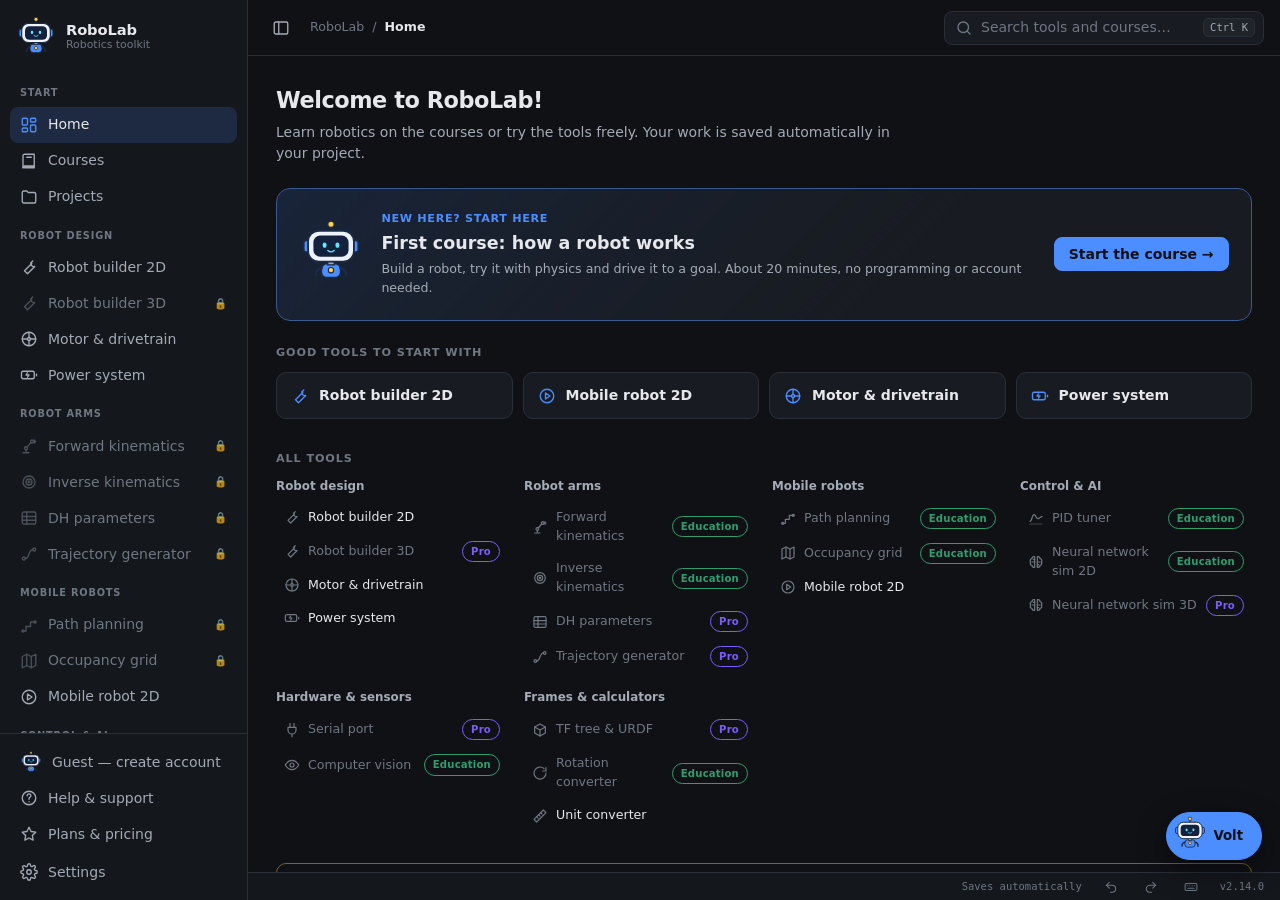
==== commit dbf6e178: "RoboLab 2.15.0 (1/3): ohjeet ja tuki, sivupalkki, tasot ja kurssipaneeli Co-Authored-By: Claude Opus" ====
--- a/index.html
+++ b/index.html
@@ -79,6 +79,7 @@
     </div>
     <nav class="nav" id="nav"></nav>
     <div class="sidebar-footer">
+      <div id="nav-extra"></div>
       <a href="#/settings" class="nav-item" data-route="settings">
         <svg class="ico" viewBox="0 0 24 24"><circle cx="12" cy="12" r="3"/><path d="M19.4 15a1.7 1.7 0 0 0 .3 1.8l.1.1a2 2 0 1 1-2.8 2.8l-.1-.1a1.7 1.7 0 0 0-1.8-.3 1.7 1.7 0 0 0-1 1.5V21a2 2 0 1 1-4 0v-.1a1.7 1.7 0 0 0-1.1-1.5 1.7 1.7 0 0 0-1.8.3l-.1.1a2 2 0 1 1-2.8-2.8l.1-.1a1.7 1.7 0 0 0 .3-1.8 1.7 1.7 0 0 0-1.5-1H3a2 2 0 1 1 0-4h.1a1.7 1.7 0 0 0 1.5-1.1 1.7 1.7 0 0 0-.3-1.8l-.1-.1a2 2 0 1 1 2.8-2.8l.1.1a1.7 1.7 0 0 0 1.8.3H9a1.7 1.7 0 0 0 1-1.5V3a2 2 0 1 1 4 0v.1a1.7 1.7 0 0 0 1 1.5 1.7 1.7 0 0 0 1.8-.3l.1-.1a2 2 0 1 1 2.8 2.8l-.1.1a1.7 1.7 0 0 0-.3 1.8V9a1.7 1.7 0 0 0 1.5 1H21a2 2 0 1 1 0 4h-.1a1.7 1.7 0 0 0-1.5 1z"/></svg>
         <span class="label">Asetukset</span>
@@ -189,6 +190,7 @@
 <script src="courses.js"></script>
 <script src="plans.js"></script>
 <script src="education.js"></script>
+<script src="help.js"></script>
 <script src="achievements.js"></script>
 <script src="assistant.js"></script>
 </body>
--- a/styles.css
+++ b/styles.css
@@ -412,6 +412,7 @@
 .num i { font-style: normal; color: var(--text-3); font-size: .82rem; margin-left: 8px; white-space: nowrap; }
 .field select { width: 100%; min-width: 0; }
 input.invalid { border-color: var(--err) !important; box-shadow: 0 0 0 2px color-mix(in srgb, var(--err) 25%, transparent); }
+.field-err { display: block; margin-top: 4px; color: var(--err); font-size: .78rem; }
 .link-btn { background: none; border: 0; padding: 0; color: var(--accent); cursor: pointer; font-size: .85rem; font-weight: 550; }
 .link-btn:hover { text-decoration: underline; }
 .subhead { font-size: .72rem; text-transform: uppercase; letter-spacing: .08em; color: var(--text-3); font-weight: 600; margin: 6px 0 -4px; }
@@ -454,6 +455,8 @@
 .loads input, .loads select { height: 30px; width: 100%; min-width: 0; padding: 0 8px; }
 .loads input[type="number"] { width: 100%; }
 .loads td.x { width: 30px; }
+.loads td.name { min-width: 120px; } /* nimi luettavaksi: kapealla näytöllä taulukko vierii sivuttain */
+.loads input[type="number"] { padding: 0 4px 0 8px; }
 .del { background: none; border: 0; color: var(--text-3); cursor: pointer; font-size: 1rem; padding: 4px 8px; }
 .del:hover { color: var(--err); }
 .table-wrap { overflow-x: auto; }
@@ -1015,6 +1018,15 @@
 .nn-speed b { min-width: 52px; font-weight: 600; color: var(--text); }
 .nn-speed input { width: 160px; }
 .nn-view.placing { cursor: crosshair; }
+/* Puhelimessa HUD ja kisan tulostaulu pienempinä, jotta robotti näkyy. Näkymä matalampi, jotta sivua voi vierittää
+   näkymän ohi (näkymä ei vieritä sivua, koska veto siirtää kameraa), ja kisan tulostaulu HUDin alla. */
+@media (max-width: 560px) {
+  .nn-view { height: min(340px, 55vh); }
+  .nn-hud { gap: 2px 10px; padding: 5px 8px; top: 6px; left: 6px; }
+  .nn-hud span { font-size: .62rem; }
+  .nn-hud b { font-size: .76rem; }
+  .nn-race { top: auto; bottom: 48px; right: 6px; min-width: 120px; max-width: 60%; padding: 5px 7px; font-size: .72rem; }
+}
 /* Koko näyttö: näkymä täyttää ikkunan, alareunassa tärkeimmät napit (toimii myös puhelimessa) */
 .nn-fs-btn { position: absolute; right: 10px; bottom: 10px; width: 34px; height: 34px; font-size: 1rem;
   background: color-mix(in srgb, var(--surface) 85%, transparent); border: 1px solid var(--border); border-radius: var(--radius); }
@@ -1045,6 +1057,7 @@
 /* Uusinnan säätimet: toisto, aikajana, hidastus */
 .nn-replaybar { display: flex; flex-wrap: wrap; align-items: center; gap: 8px 12px; margin-top: 10px; padding: 8px 10px; border-radius: var(--radius); background: var(--surface-2); border: 1px solid var(--border); }
 .nn-replaybar[hidden] { display: none; }
+.nn-stage.fs .nn-replaybar { margin: 0; border-radius: 0; border-width: 1px 0 0; }
 .nn-replaybar input[type=range] { flex: 1 1 160px; min-width: 120px; }
 .nn-rp-t { font: .8rem var(--mono); color: var(--text-2); min-width: 86px; font-variant-numeric: tabular-nums; }
 /* Koulutusajot */
@@ -1077,8 +1090,9 @@
 .nn-ch-text b { display: block; font-size: .88rem; }
 .nn-ch-text small { display: block; color: var(--text-3); font-size: .76rem; }
 .nn-ch-text .nn-ch-res { color: var(--text-2); margin-top: 2px; }
-/* Haasteiden tulostaulu (opettajan luokkahuone) */
+/* Haasteiden tulostaulu (opettajan luokkahuone) ja luokan haasteet (oppilaan Kurssit-sivu) */
 .room-sub { margin: 18px 0 8px; }
+.assign-sub, .cc-sub { margin: 14px 0 6px; font-size: .95rem; }
 .ch-boards { display: grid; grid-template-columns: repeat(auto-fill, minmax(220px, 1fr)); gap: 10px; }
 .ch-board { padding: 10px 12px; border: 1px solid var(--border); border-radius: var(--radius); background: var(--surface-2); }
 .ch-board > b { display: block; }
@@ -1217,6 +1231,10 @@
   .rsb-grid { grid-template-columns: 1fr; grid-template-rows: none; }
   .rsb-center { height: 55vh; order: -1; }
   .rsb-left, .rsb-right { max-height: none; }
+  /* Kapealla näytöllä työkalurivi rivittyy (kaikki valinnat ulottuvilla) ja fysiikkatestin paneeli peittää vain alaosan */
+  .rsb-viewtools { right: 10px; flex-wrap: wrap; }
+  .rsb-phys { top: auto; bottom: 10px; left: 10px; right: 10px; width: auto; max-height: 45%; }
+  .rsb-center:has(.rsb-phys:not([hidden])) .rsb-hint { display: none; }
 }
 .shortcuts th { padding: 12px calc(var(--pad) * 1.1) 6px; text-align: left; font-size: .74rem; text-transform: uppercase; letter-spacing: .05em; color: var(--text-3); border-top: 1px solid var(--border); }
 .shortcuts tr:first-child th { border-top: 0; }
@@ -1359,9 +1377,13 @@
 .upgrade-banner { display: flex; align-items: center; flex-wrap: wrap; gap: 6px 12px; margin: 0 0 calc(var(--pad) * 1.5); padding: 10px 14px; border: 1px solid color-mix(in srgb, #e0a600 45%, var(--border)); border-radius: var(--radius); color: var(--text-2); font-size: .88rem; text-decoration: none; }
 .upgrade-banner:hover { border-color: #e0a600; color: var(--text); }
 .upgrade-banner .ub-go { margin-left: auto; font-weight: 600; color: var(--accent); white-space: nowrap; }
-.nav-more { opacity: .8; margin-top: 14px; }
-.nav-more::before { content: ""; position: absolute; left: 10px; right: 10px; top: -8px; border-top: 1px solid var(--border); }
-.nav-lock { margin-left: auto; font-size: .75rem; }
+/* Valikon lukitut työkalut: näkyvät himmeinä lukolla, avaavat esittelyn */
+.nav-item.locked { color: var(--text-3); }
+.nav-item.locked .ico { opacity: .6; }
+.nav-item.locked:hover, .nav-item.locked.active { color: var(--text-2); }
+.nav-lock { margin-left: auto; font-size: .75rem; opacity: .8; }
+.app.collapsed .nav-lock { display: none; }
+#nav-extra { margin-bottom: 2px; }
 .locked-card { text-align: center; max-width: 640px; margin: var(--pad) auto; padding: calc(var(--pad) * 2); }
 .locked-card .locked-icon { font-size: 2.4rem; }
 .locked-card h2 { display: flex; gap: 10px; align-items: center; justify-content: center; flex-wrap: wrap; }
@@ -1375,6 +1397,8 @@
 .plan-card .price span, .plan-card .price-alt { color: var(--text-2); font-size: .85rem; }
 .plan-card ul { padding-left: 18px; margin: 8px 0; flex: 1; font-size: .9rem; line-height: 1.5; }
 .plan-card .row-actions { flex-wrap: wrap; }
+/* "Valitse tämä, jos…": kenelle taso on tarkoitettu */
+.plan-card .plan-for { margin: 4px 0 0; padding: 8px 10px; border-radius: 8px; background: var(--surface-2); font-size: .88rem; line-height: 1.45; }
 .tier-education { border-top: 3px solid #2f9e6e; }
 .tier-teacher { border-top: 3px solid #c27c0e; }
 .tier-pro { border-top: 3px solid #7c5cff; }
@@ -1385,6 +1409,44 @@
 .class-active { color: var(--ok); }
 .class-code { font-family: ui-monospace, monospace; letter-spacing: .12em; }
 .plans-faq { padding-left: 18px; margin: 0; line-height: 1.6; }
+/* Käyttäjien kokemuksia (Plans.PROOF): näkyy vain, kun aitoja lainauksia on lisätty */
+.proof { display: grid; gap: var(--pad); grid-template-columns: repeat(auto-fit, minmax(240px, 1fr)); margin-bottom: calc(var(--pad) * 1.5); }
+.proof-quote { margin: 0; }
+.proof-quote blockquote { margin: 0 0 8px; line-height: 1.5; }
+.proof-quote figcaption { color: var(--text-2); font-size: .85rem; }
+
+/* ===== Ohjeet ja tuki, tietosuojaseloste (help.js) ===== */
+.help-faq { display: grid; gap: 8px; margin-bottom: calc(var(--pad) * 1.5); }
+.help-faq details { border: 1px solid var(--border); border-radius: var(--radius); background: var(--surface); padding: 0 14px; }
+.help-faq summary { display: flex; align-items: center; gap: 8px; padding: 12px 0; font-weight: 600; cursor: pointer; list-style: none; }
+.help-faq summary::-webkit-details-marker { display: none; }
+.help-faq summary::after { content: "+"; margin-left: auto; color: var(--text-3); font-weight: 400; font-size: 1.2rem; line-height: 1; }
+.help-faq details[open] summary::after { content: "−"; }
+.help-faq details > div { padding-bottom: 12px; color: var(--text-2); line-height: 1.55; }
+.help-faq details > div > * { margin: 0 0 10px; }
+.help-faq details > div > :last-child { margin-bottom: 0; }
+.help-faq ul { padding-left: 18px; }
+.help-faq b { color: var(--text); }
+.help-contact { margin-bottom: var(--pad); }
+.help-form { display: grid; gap: 10px; max-width: 640px; }
+.help-form label { display: grid; gap: 4px; font-size: .88rem; color: var(--text-2); }
+.help-form textarea { width: 100%; min-height: 140px; resize: vertical; }
+.help-form input { height: 32px; padding: 0 10px; border-radius: 8px; background: var(--surface-2); border: 1px solid var(--border); color: var(--text); }
+.help-form select, .help-form input { width: 100%; max-width: 420px; }
+.help-count { justify-self: end; margin-top: -6px; font-size: .78rem; color: var(--text-3); }
+.help-sent { margin: 0; color: var(--ok); font-weight: 600; }
+.help-inbox .fb { border-top: 1px solid var(--border); padding: 10px 0; }
+.help-inbox .fb.done { opacity: .55; }
+.help-inbox .fb-meta { display: flex; flex-wrap: wrap; gap: 4px 12px; font-size: .8rem; color: var(--text-3); }
+.help-inbox .fb-msg { margin: 6px 0; white-space: pre-wrap; overflow-wrap: anywhere; }
+.help-inbox .fb-agent { display: block; color: var(--text-3); font-size: .72rem; overflow-wrap: anywhere; }
+.privacy-doc { line-height: 1.6; max-width: 820px; }
+.privacy-doc h2 { font-size: 1.1rem; margin: 22px 0 6px; }
+.privacy-doc .meta { color: var(--text-3); margin-top: 0; }
+.privacy-doc .card { background: var(--surface-2); }
+.privacy-doc table { border-collapse: collapse; width: 100%; font-size: .9rem; }
+.privacy-doc th, .privacy-doc td { text-align: left; vertical-align: top; border-top: 1px solid var(--border); padding: 8px 6px; }
+.privacy-doc ul { padding-left: 20px; }
 /* Opettajalle näkyvät aloituskohdat */
 .teach-banner { display: flex; align-items: center; gap: 14px; margin-bottom: calc(var(--pad) * 1.5); text-decoration: none; color: inherit; border-color: #c27c0e; background: linear-gradient(135deg, rgba(194, 124, 14, .14), var(--surface) 70%); }
 .teach-banner > div:nth-child(2) { flex: 1; min-width: 0; }
@@ -1437,8 +1499,8 @@
 .mini-bar span { display: block; height: 100%; background: var(--accent); }
 .room-empty { display: flex; gap: var(--pad); align-items: center; color: var(--text-2); }
 .code-overlay { position: fixed; inset: 0; z-index: 200; display: grid; place-items: center; background: rgba(0, 0, 0, .75); }
-.code-box { background: var(--surface); border-radius: 16px; padding: 32px 40px; text-align: center; max-width: 92vw; }
-.code-box p { font-size: 1.2rem; margin: 6px 0; }
+.code-card { background: var(--surface); border-radius: 16px; padding: 32px 40px; text-align: center; max-width: 92vw; }
+.code-card p { font-size: 1.2rem; margin: 6px 0; }
 .big-code { font: 700 clamp(3rem, 12vw, 8rem)/1.1 ui-monospace, monospace; letter-spacing: .12em; margin: 20px 0; color: var(--accent); }
 /* Oppilaan luokan kurssit ja loppukoe */
 .class-courses { margin-bottom: calc(var(--pad) * 1.5); border-color: var(--accent); }
@@ -1448,6 +1510,7 @@
 .cc-list li small { display: block; color: var(--text-2); }
 .cc-list li.late { border-color: var(--err); }
 .cc-list .course-progress { margin-top: 6px; }
+.cc-leave { margin: 10px 0 0; text-align: right; font-size: 0.9em; }
 .class-form input.alias { text-transform: none; letter-spacing: normal; width: 200px; }
 .exam-q { margin-top: 10px; }
 .exam-ok { color: var(--ok); margin: 6px 0 0; font-size: .9rem; }
